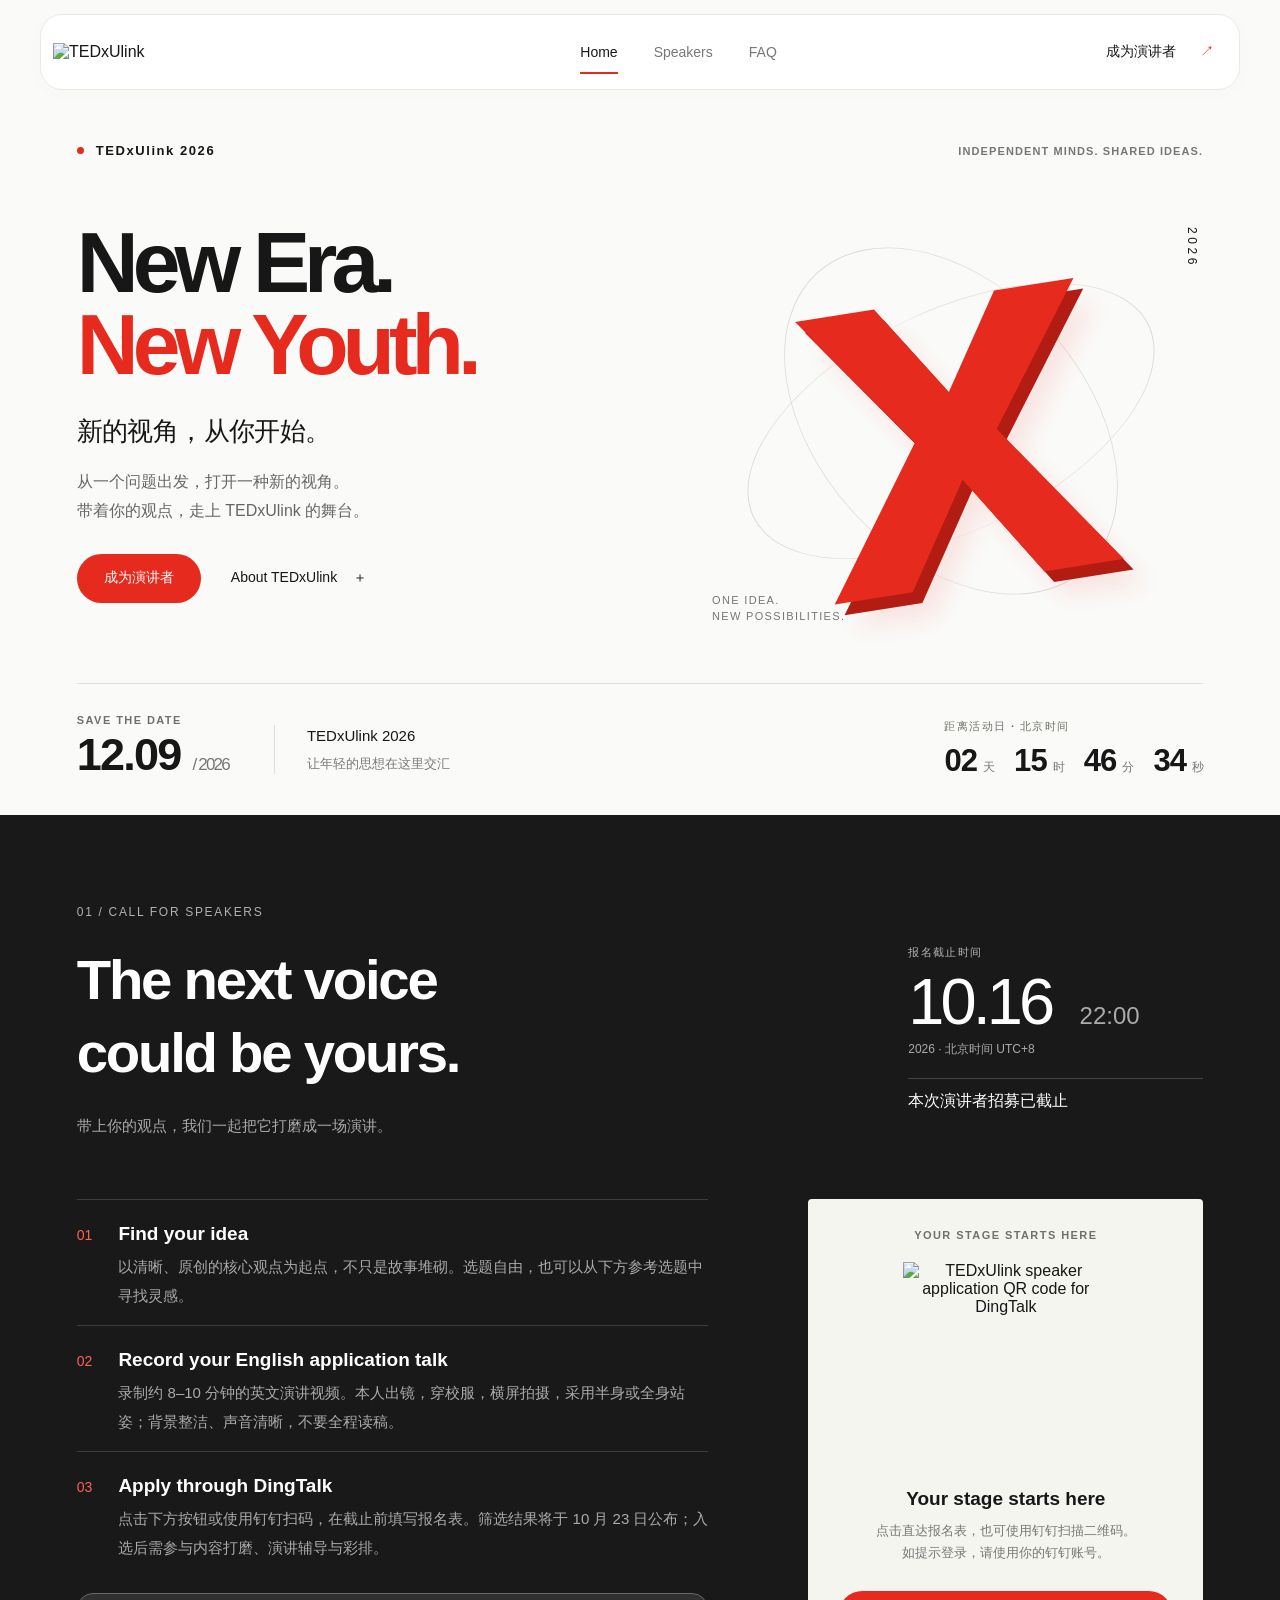
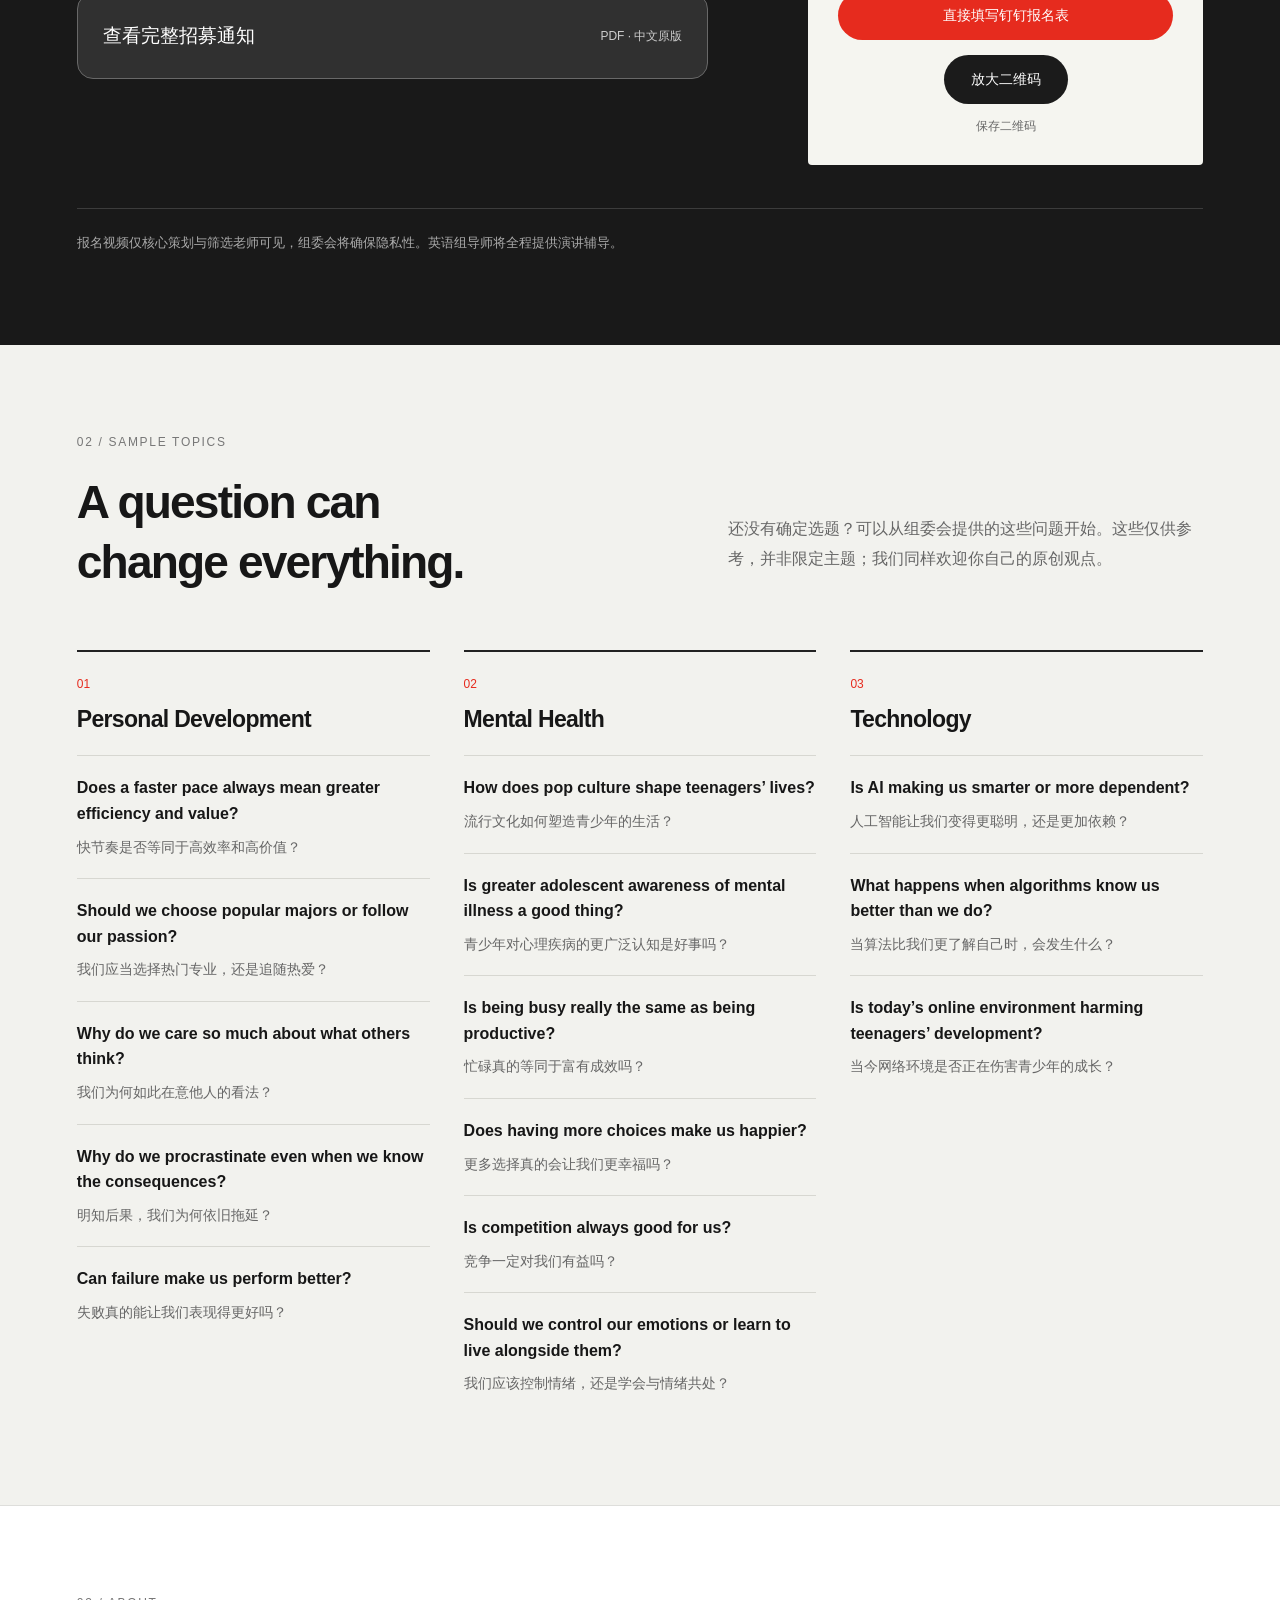
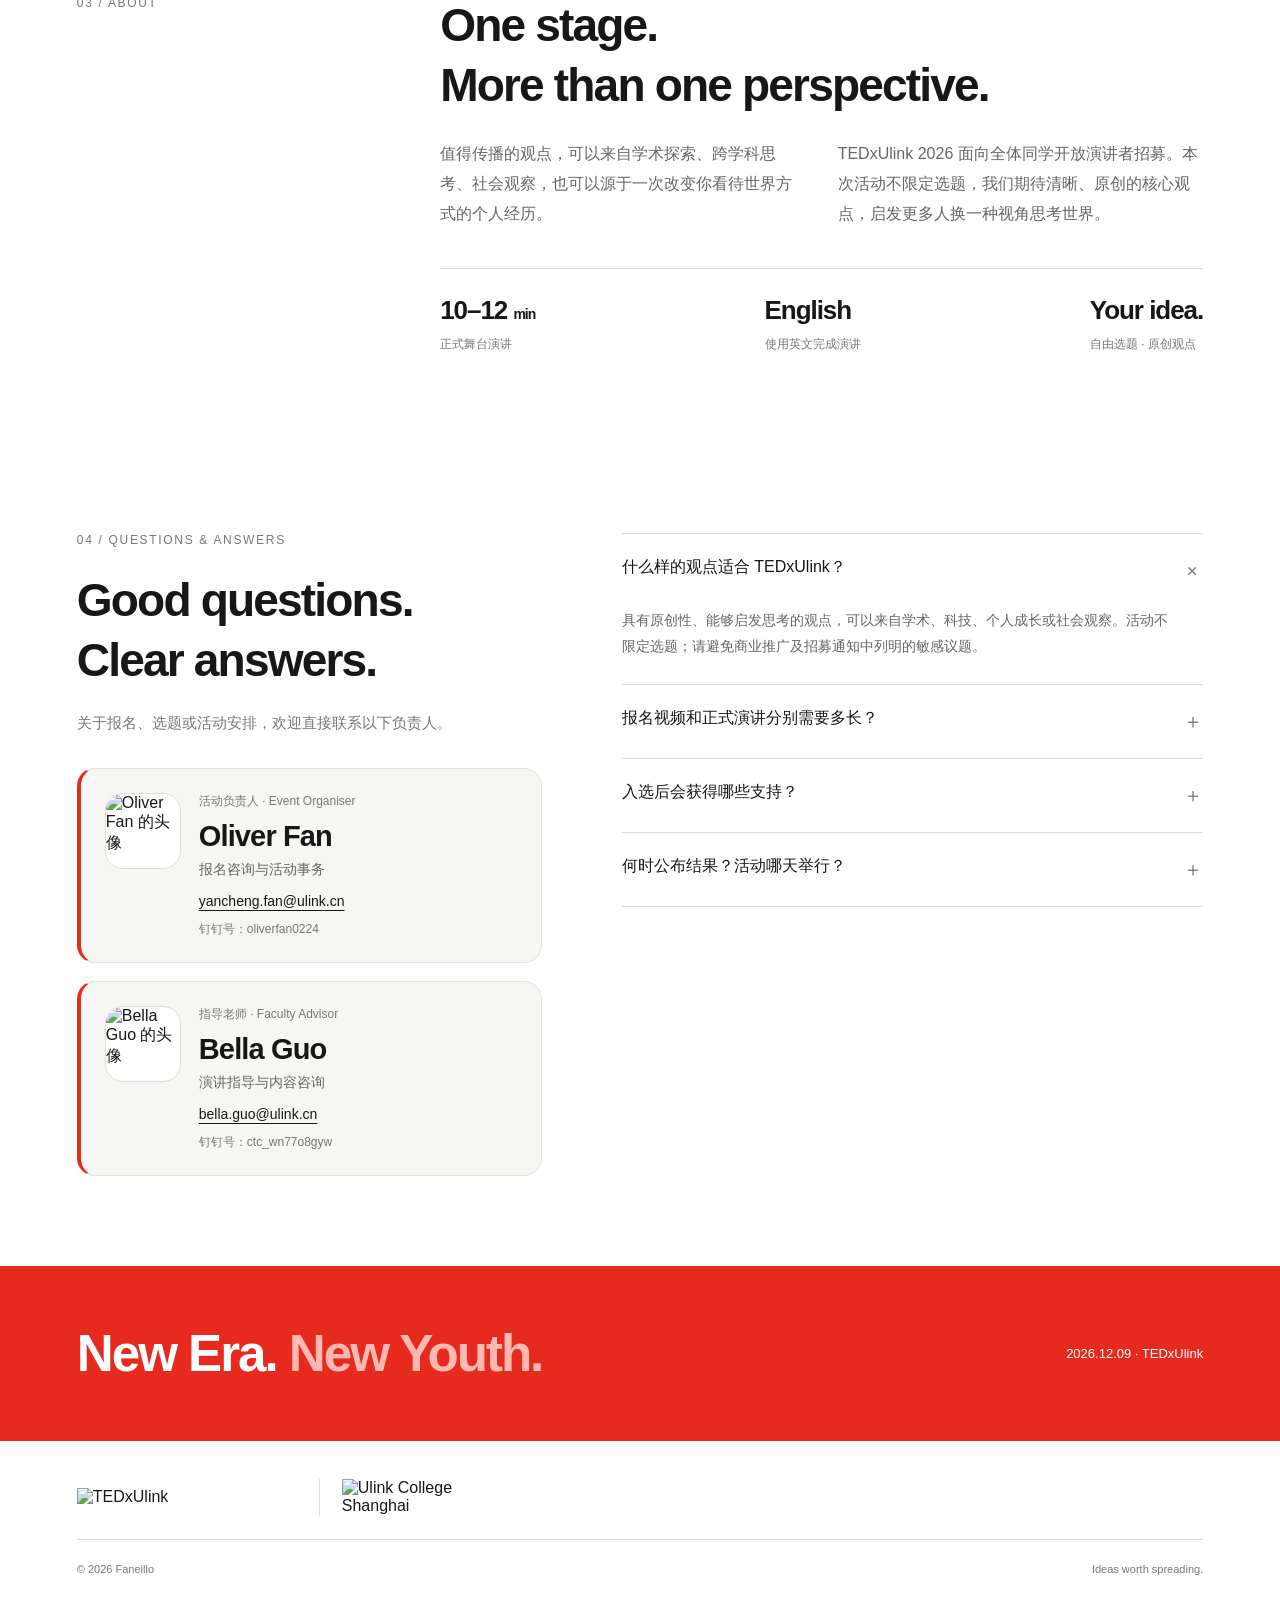
==== index.html @ f3a3a4af "Add files via upload" ====
<!doctype html><html lang="zh-CN"><head><meta charset="utf-8"><meta name="viewport" content="width=device-width,initial-scale=1"><meta name="description" content="New Era, New Youth. TEDxUlink 2026，12月9日。演讲者招募于10月16日22:00（北京时间）截止。"><title>TEDxUlink 2026 · New Era, New Youth</title><link rel="stylesheet" href="./style.css"><script src="./app.js" defer></script></head><body>
<header><a class="brand" href="./" aria-label="TEDxUlink home"><img src="./assets/tedx-logo.png" alt="TEDxUlink"></a><nav aria-label="Main navigation"><a class="active" href="./">Home</a><a href="./speakers/">Speakers</a><a href="#faq">FAQ</a></nav><a class="nav-apply" href="#apply">成为演讲者 <span>↗</span></a></header>
<main><section class="hero"><div class="eyebrow"><span class="red-dot"></span> TEDxUlink 2026 <span class="edition">INDEPENDENT MINDS. SHARED IDEAS.</span></div><div class="hero-layout"><div class="hero-copy"><h1>New Era.<br><em>New Youth.</em></h1><p class="hero-cn">新的视角，从你开始。</p><p class="intro">从一个问题出发，打开一种新的视角。<br>带着你的观点，走上 TEDxUlink 的舞台。</p><div class="actions"><a class="button primary" href="#apply">成为演讲者</a><a class="text-link" href="#about">About TEDxUlink <span>＋</span></a></div></div><div class="hero-art" aria-hidden="true"><div class="orbit orbit-one"></div><div class="orbit orbit-two"></div><div class="large-x">x</div><span class="art-note">ONE IDEA.<br>NEW POSSIBILITIES.</span><span class="art-year">2026</span></div></div><div class="event-strip"><div class="event-date"><span class="micro">SAVE THE DATE</span><strong>12.09<span>/ 2026</span></strong></div><div class="event-description">TEDxUlink 2026<span>让年轻的思想在这里交汇</span></div><div class="event-clock"><span class="micro">距离活动日 · 北京时间</span><div class="countdown" data-target="2026-12-09T00:00:00+08:00" data-finished="活动日已到"><span>--<small>d</small></span></div></div></div></section>
<section id="apply" class="recruit section"><div class="recruit-top"><div><div class="section-label">01 / CALL FOR SPEAKERS</div><h2>The next voice<br>could be yours.</h2><p>带上你的观点，我们一起把它打磨成一场演讲。</p></div><div class="deadline"><span class="micro">报名截止时间</span><strong>10.16 <small>22:00</small></strong><span class="deadline-year">2026 · 北京时间 UTC+8</span><div class="countdown" data-target="2026-10-16T22:00:00+08:00" data-finished="本次演讲者招募已截止"></div></div></div><div class="apply-grid"><div class="steps"><article><span class="step-number">01</span><div><h3>Find your idea</h3><p>以清晰、原创的核心观点为起点，不只是故事堆砌。选题自由，也可以从下方参考选题中寻找灵感。</p></div></article><article><span class="step-number">02</span><div><h3>Record your English application talk</h3><p>录制约 8–10 分钟的英文演讲视频。本人出镜，穿校服，横屏拍摄，采用半身或全身站姿；背景整洁、声音清晰，不要全程读稿。</p></div></article><article><span class="step-number">03</span><div><h3>Apply through DingTalk</h3><p>点击下方按钮或使用钉钉扫码，在截止前填写报名表。筛选结果将于 10 月 23 日公布；入选后需参与内容打磨、演讲辅导与彩排。</p></div></article><a class="notice-link" href="./assets/speaker-recruitment.pdf" target="_blank" rel="noopener">查看完整招募通知 <span>PDF · 中文原版</span></a></div><aside class="qr-card"><span class="micro">YOUR STAGE STARTS HERE</span><img src="./assets/apply-qr.png" alt="TEDxUlink speaker application QR code for DingTalk" width="230" height="230"><h3>Your stage starts here</h3><p>点击直达报名表，也可使用钉钉扫描二维码。<br>如提示登录，请使用你的钉钉账号。</p><a class="button primary qr-direct" href="https://alidocs.dingtalk.com/notable/share/form/v014jKqm0xBp7KJZnw1_hERWDMS_JL1p0E7?utm_source=qrcode_form&amp;source=qrcode" target="_blank" rel="noopener noreferrer">直接填写钉钉报名表</a><button class="button dark" data-open-qr>放大二维码</button><a class="qr-download" href="./assets/apply-qr.png" download="TEDxUlink-报名二维码.png">保存二维码</a></aside></div><div class="privacy-note">报名视频仅核心策划与筛选老师可见，组委会将确保隐私性。英语组导师将全程提供演讲辅导。</div></section>
<section id="topics" class="topics section"><div class="section-label">02 / SAMPLE TOPICS</div><div class="topics-heading"><h2>A question can<br>change everything.</h2><p>还没有确定选题？可以从组委会提供的这些问题开始。这些仅供参考，并非限定主题；我们同样欢迎你自己的原创观点。</p></div><div class="topic-groups"><article class="topic-group"><span class="topic-number">01</span><h3>Personal Development</h3><ul><li><span class="topic-en" lang="en">Does a faster pace always mean greater efficiency and value?</span><span class="topic-zh" lang="zh-CN">快节奏是否等同于高效率和高价值？</span></li><li><span class="topic-en" lang="en">Should we choose popular majors or follow our passion?</span><span class="topic-zh" lang="zh-CN">我们应当选择热门专业，还是追随热爱？</span></li><li><span class="topic-en" lang="en">Why do we care so much about what others think?</span><span class="topic-zh" lang="zh-CN">我们为何如此在意他人的看法？</span></li><li><span class="topic-en" lang="en">Why do we procrastinate even when we know the consequences?</span><span class="topic-zh" lang="zh-CN">明知后果，我们为何依旧拖延？</span></li><li><span class="topic-en" lang="en">Can failure make us perform better?</span><span class="topic-zh" lang="zh-CN">失败真的能让我们表现得更好吗？</span></li></ul></article><article class="topic-group"><span class="topic-number">02</span><h3>Mental Health</h3><ul><li><span class="topic-en" lang="en">How does pop culture shape teenagers’ lives?</span><span class="topic-zh" lang="zh-CN">流行文化如何塑造青少年的生活？</span></li><li><span class="topic-en" lang="en">Is greater adolescent awareness of mental illness a good thing?</span><span class="topic-zh" lang="zh-CN">青少年对心理疾病的更广泛认知是好事吗？</span></li><li><span class="topic-en" lang="en">Is being busy really the same as being productive?</span><span class="topic-zh" lang="zh-CN">忙碌真的等同于富有成效吗？</span></li><li><span class="topic-en" lang="en">Does having more choices make us happier?</span><span class="topic-zh" lang="zh-CN">更多选择真的会让我们更幸福吗？</span></li><li><span class="topic-en" lang="en">Is competition always good for us?</span><span class="topic-zh" lang="zh-CN">竞争一定对我们有益吗？</span></li><li><span class="topic-en" lang="en">Should we control our emotions or learn to live alongside them?</span><span class="topic-zh" lang="zh-CN">我们应该控制情绪，还是学会与情绪共处？</span></li></ul></article><article class="topic-group"><span class="topic-number">03</span><h3>Technology</h3><ul><li><span class="topic-en" lang="en">Is AI making us smarter or more dependent?</span><span class="topic-zh" lang="zh-CN">人工智能让我们变得更聪明，还是更加依赖？</span></li><li><span class="topic-en" lang="en">What happens when algorithms know us better than we do?</span><span class="topic-zh" lang="zh-CN">当算法比我们更了解自己时，会发生什么？</span></li><li><span class="topic-en" lang="en">Is today’s online environment harming teenagers’ development?</span><span class="topic-zh" lang="zh-CN">当今网络环境是否正在伤害青少年的成长？</span></li></ul></article></div></section><section id="about" class="about section"><div class="section-label">03 / ABOUT</div><div><h2>One stage.<br>More than one perspective.</h2><div class="about-copy"><p>值得传播的观点，可以来自学术探索、跨学科思考、社会观察，也可以源于一次改变你看待世界方式的个人经历。</p><p>TEDxUlink 2026 面向全体同学开放演讲者招募。本次活动不限定选题，我们期待清晰、原创的核心观点，启发更多人换一种视角思考世界。</p></div><div class="facts"><div><strong>10–12 <small>min</small></strong><span>正式舞台演讲</span></div><div><strong>English</strong><span>使用英文完成演讲</span></div><div><strong>Your idea.</strong><span>自由选题 · 原创观点</span></div></div></div></section>
<section id="faq" class="faq section"><div><div class="section-label">04 / QUESTIONS & ANSWERS</div><h2>Good questions.<br>Clear answers.</h2><p>关于报名、选题或活动安排，欢迎直接联系以下负责人。</p><div class="contacts"><article class="contact-card"><img class="person-avatar" src="./assets/oliver-avatar.jpg" alt="Oliver Fan 的头像" width="76" height="76" loading="lazy"><div><span class="person-role">活动负责人 · Event Organiser</span><h3>Oliver Fan</h3><p>报名咨询与活动事务</p><a href="mailto:yancheng.fan@ulink.cn">yancheng.fan@ulink.cn</a><span class="dingtalk-id">钉钉号：oliverfan0224</span></div></article><article class="contact-card"><img class="person-avatar" src="./assets/bella-avatar.png" alt="Bella Guo 的头像" width="76" height="76" loading="lazy"><div><span class="person-role">指导老师 · Faculty Advisor</span><h3>Bella Guo</h3><p>演讲指导与内容咨询</p><a href="mailto:bella.guo@ulink.cn">bella.guo@ulink.cn</a><span class="dingtalk-id">钉钉号：ctc_wn77o8gyw</span></div></article></div></div><div class="questions"><details open><summary>什么样的观点适合 TEDxUlink？<span>＋</span></summary><p>具有原创性、能够启发思考的观点，可以来自学术、科技、个人成长或社会观察。活动不限定选题；请避免商业推广及招募通知中列明的敏感议题。</p></details><details><summary>报名视频和正式演讲分别需要多长？<span>＋</span></summary><p>报名视频为约 8–10 分钟的英文演讲；正式舞台演讲时长为 10–12 分钟。具体拍摄要求请查看招募通知。</p></details><details><summary>入选后会获得哪些支持？<span>＋</span></summary><p>英语组导师将全程辅导。演讲者需要配合团队，参与多轮内容打磨、演讲辅导与现场彩排。</p></details><details><summary>何时公布结果？活动哪天举行？<span>＋</span></summary><p>筛选结果将于 2026 年 10 月 23 日公布。活动日期为 2026 年 12 月 9 日，具体开场时间待公布。活动倒计时以当日 00:00（北京时间）为基准。</p></details></div></section>
<section class="closing"><p>New Era. <em>New Youth.</em></p><span>2026.12.09 · TEDxUlink</span></section></main>
<footer><div class="footer-logos"><img src="./assets/tedx-logo.png" alt="TEDxUlink"><span></span><img src="./assets/school-logo.png" alt="Ulink College Shanghai"></div><div class="footer-meta"><span>© 2026 Faneillo</span><span>Ideas worth spreading.</span></div></footer>
<dialog id="qr-dialog" aria-labelledby="qr-title"><button class="close-dialog" aria-label="关闭二维码">×</button><span class="micro">TEDxUlink 2026</span><h2 id="qr-title">Your stage starts here.</h2><a class="button primary qr-direct" href="https://alidocs.dingtalk.com/notable/share/form/v014jKqm0xBp7KJZnw1_hERWDMS_JL1p0E7?utm_source=qrcode_form&amp;source=qrcode" target="_blank" rel="noopener noreferrer">直接填写钉钉报名表</a><img src="./assets/apply-qr.png" alt="DingTalk application QR code"><p>使用钉钉扫码 · 10 月 16 日 22:00（北京时间）截止</p><a class="button dark" href="./assets/apply-qr.png" download="TEDxUlink-报名二维码.png">保存二维码</a></dialog>
<dialog id="recruit-dialog" class="recruit-dialog" aria-labelledby="recruit-title"><button class="close-dialog" aria-label="关闭招募弹窗">×</button><span class="popup-tag">CALL FOR SPEAKERS · 2026</span><h2 id="recruit-title">New Era.<br><em>New Youth.</em></h2><p>新的视角，从你开始。TEDxUlink 2026 正在招募演讲者，期待听见你的声音。</p><div class="popup-deadline"><span>报名截止</span><strong>10 月 16 日 · 22:00</strong><small>北京时间 · UTC+8</small><div class="countdown" data-target="2026-10-16T22:00:00+08:00" data-finished="本次演讲者招募已截止"></div></div><a class="button primary" href="#apply" data-dismiss-recruit>查看报名要求</a><button class="popup-later" data-dismiss-recruit>先浏览首页</button></dialog></body></html>
---- style.css ----
:root{--red:#e62b1e;--ink:#171717;--muted:#666;--line:#dededb;font-family:Inter,-apple-system,BlinkMacSystemFont,"Helvetica Neue","PingFang SC",sans-serif;color:var(--ink);background:#fafaf8;font-synthesis:none}*{box-sizing:border-box}html{scroll-behavior:smooth;scroll-padding-top:110px}body{margin:0}a{color:inherit;text-decoration:none}button{font:inherit;cursor:pointer}a,button,summary{-webkit-tap-highlight-color:transparent}a:focus-visible,button:focus-visible,summary:focus-visible{outline:3px solid var(--red);outline-offset:6px}header{position:sticky;z-index:20;top:14px;height:76px;max-width:1360px;margin:14px 40px 0;padding:10px 25px 10px 12px;background:rgba(255,255,255,.88);backdrop-filter:blur(22px);border:1px solid #e9e9e6;border-radius:22px;display:flex;align-items:center;justify-content:space-between;box-shadow:0 4px 24px #00000004}.brand img{display:block;width:198px}nav{display:flex;gap:36px;align-items:center;font-size:14px}nav a{color:#777;padding:12px 0}nav a:hover,nav a.active{color:var(--ink)}nav a.active{box-shadow:0 2px var(--red)}.nav-apply{font-size:14px;font-weight:600}.nav-apply span{margin-left:20px;color:var(--red)}.hero{padding:53px 6% 0;overflow:hidden}.eyebrow{display:flex;align-items:center;gap:12px;font-size:13px;letter-spacing:.12em;font-weight:600}.red-dot{width:7px;height:7px;background:var(--red);border-radius:50%}.edition{margin-left:auto;font-size:11px;color:#777;letter-spacing:.1em}.hero-layout{display:grid;grid-template-columns:1.23fr 1fr;align-items:center;min-height:525px}.hero-copy{position:relative;z-index:2;padding:38px 0 55px}h1{font-size:clamp(64px,7.5vw,116px);line-height:.96;letter-spacing:-.07em;margin:0 0 28px;font-weight:760}h1 em{font-style:normal;color:var(--red)}.hero-cn{font-size:26px;letter-spacing:.04em;margin:0 0 18px;font-weight:550}.intro{font-size:16px;line-height:1.85;color:var(--muted)}.actions{display:flex;gap:30px;align-items:center;margin-top:28px}.button{display:inline-flex;align-items:center;justify-content:center;min-height:49px;padding:0 27px;border:0;border-radius:999px;font-size:14px;font-weight:600;transition:transform .18s,background .18s}.button:active{transform:scale(.96)}.primary{background:var(--red);color:white}.primary:hover{background:#c92217}.text-link{font-size:14px}.text-link span{margin-left:12px}.hero-art{height:480px;position:relative;display:grid;place-items:center}.large-x{font-family:Arial,sans-serif;font-size:540px;line-height:.8;font-weight:900;color:var(--red);transform:rotate(-9deg);text-shadow:8px 12px 0 #b31c12,18px 28px 22px #e62b1e19;position:relative;top:-24px}.orbit{position:absolute;border:1px solid #dcdcd6;border-radius:50%;width:440px;height:440px;transform:rotate(-26deg) scaleY(.5)}.orbit-two{transform:rotate(48deg) scaleY(.67);width:400px;height:400px}.art-note{position:absolute;bottom:36px;left:14px;font-size:11px;line-height:1.5;letter-spacing:.12em;color:#777}.art-year{position:absolute;top:46px;right:4px;font-size:12px;writing-mode:vertical-rl;letter-spacing:.3em}.event-strip{border-top:1px solid var(--line);padding:30px 0;display:flex;align-items:center;gap:45px}.micro{display:block;font-size:11px;letter-spacing:.13em;font-weight:600;color:#71716b}.event-date strong{display:block;font-size:45px;line-height:1.3;letter-spacing:-.04em;font-weight:600}.event-date strong span{font-size:17px;color:#777;font-weight:400;margin-left:12px}.event-description{font-size:15px;border-left:1px solid var(--line);padding-left:32px}.event-description span{display:block;color:#777;font-size:13px;margin-top:7px}.event-clock{margin-left:auto}.countdown{display:flex;gap:20px;margin-top:9px;font-variant-numeric:tabular-nums}.countdown>span{font-size:31px;font-weight:550;letter-spacing:-.03em}.countdown small{font-size:12px;font-weight:400;margin-left:6px;color:#777}.section{padding:90px 6%}.section-label{font-size:12px;letter-spacing:.14em;color:#777;margin-bottom:24px}h2{font-size:clamp(31px,3.6vw,52px);line-height:1.3;letter-spacing:-.04em;margin:0 0 23px;font-weight:600}.about{background:white;display:grid;grid-template-columns:1fr 2.1fr;border-top:1px solid var(--line)}.about-copy{display:grid;grid-template-columns:1fr 1fr;gap:32px;color:#666;font-size:16px;line-height:1.9}.about-copy p{margin:0}.facts{display:flex;justify-content:space-between;border-top:1px solid var(--line);margin-top:38px;padding-top:26px;gap:20px}.facts strong{display:block;font-size:26px;letter-spacing:-.04em;font-weight:550}.facts strong small{font-size:14px}.facts span{display:block;margin-top:10px;font-size:12px;color:#777}.recruit{background:#191919;color:white}.recruit-top{display:flex;justify-content:space-between;gap:40px}.recruit .section-label{color:#b1b1b1}.recruit h2{font-size:clamp(36px,4.4vw,62px)}.recruit p{color:#aaa;font-size:15px;line-height:1.9}.deadline{min-width:295px;padding-top:40px}.deadline .micro{color:#b5b5b5}.deadline>strong{font-size:65px;font-weight:500;letter-spacing:-.06em;display:block;margin-top:4px}.deadline>strong small{font-size:24px;letter-spacing:0;color:#aaa;margin-left:14px}.deadline-year{font-size:12px;color:#aaa}.deadline .countdown{border-top:1px solid #444;margin-top:20px;padding-top:12px}.deadline .countdown small{color:#aaa}.apply-grid{display:grid;grid-template-columns:1.6fr 1fr;gap:100px;margin-top:44px}.steps article{display:flex;gap:26px;border-top:1px solid #3c3c3c;padding:23px 0 15px}.step-number{color:#ff6155;font-size:14px;margin-top:4px}h3{font-size:19px;font-weight:550;margin:0 0 8px}.steps p{margin:0}.notice-link{display:flex;justify-content:space-between;padding:20px 0;border-top:1px solid #3c3c3c;font-size:14px}.notice-link span{font-size:12px;color:#aaa}.qr-card{background:#f5f5f0;color:#171717;padding:30px;text-align:center;border-radius:4px}.qr-card>img{width:205px;height:205px;display:block;margin:21px auto;max-width:100%;object-fit:contain}.qr-card p{color:#777;font-size:13px;margin:10px 0 20px}.dark{background:#1b1b1b;color:#fff}.dark:hover{background:#383838}.qr-download{font-size:12px;display:block;margin-top:14px;color:#666}.privacy-note{font-size:12px;color:#aaa;border-top:1px solid #3c3c3c;padding-top:22px;margin-top:43px;line-height:1.8}.faq{display:grid;grid-template-columns:1fr 1.25fr;gap:80px;background:#fff}.faq>div>p{font-size:15px;color:#777}.contacts{margin-top:35px;display:flex;flex-direction:column;gap:24px}.contacts a{font-size:17px;overflow-wrap:anywhere}.contacts a:hover{color:var(--red)}.contacts span{display:block;font-size:12px;color:#777;margin-bottom:7px}.questions{border-top:1px solid var(--line)}details{border-bottom:1px solid var(--line)}summary{padding:23px 0;font-size:16px;cursor:pointer;list-style:none;display:flex;justify-content:space-between;gap:20px}summary::-webkit-details-marker{display:none}summary span{font-size:20px;font-weight:300;color:#777;transition:transform .2s}details[open] summary span{transform:rotate(45deg)}details p{color:#666;font-size:14px;line-height:1.9;margin:0 35px 24px 0}.closing{padding:58px 6%;background:var(--red);color:white;display:flex;justify-content:space-between;align-items:center;gap:20px}.closing p{font-size:clamp(26px,3.4vw,48px);font-weight:650;letter-spacing:-.04em;margin:0}.closing em{font-style:normal;color:#ffb9b2}.closing>span{font-size:13px;white-space:nowrap}footer{padding:38px 6% 22px;background:white}.footer-logos{display:flex;align-items:center;gap:22px}.footer-logos img:first-child{width:220px}.footer-logos img:last-child{width:150px}.footer-logos>span{height:37px;width:1px;background:var(--line)}.footer-meta{border-top:1px solid var(--line);display:flex;justify-content:space-between;padding-top:23px;margin-top:23px;font-size:11px;color:#777}dialog{border:0;border-radius:26px;padding:40px;text-align:center;max-width:calc(100vw - 32px);width:440px;box-shadow:0 30px 100px #0003}dialog::backdrop{background:#0008;backdrop-filter:blur(8px)}dialog h2{font-size:23px;margin:18px 0}dialog img{width:270px;max-width:100%}dialog p{font-size:13px;color:#777}.close-dialog{position:absolute;right:14px;top:12px;border:0;background:#f2f2f2;border-radius:50%;width:34px;height:34px;font-size:23px}body:has(dialog[open]){overflow:hidden}.speaker-page{min-height:65vh;padding:90px 6%}.speaker-page h1{font-size:64px}.speaker-page .section-label{margin-bottom:28px}@media(min-width:1440px){header{margin-left:auto;margin-right:auto}.hero,.section,footer,.closing{padding-left:max(6%,calc((100vw - 1260px)/2));padding-right:max(6%,calc((100vw - 1260px)/2))}}@media(max-width:900px){header{margin:10px 18px 0;top:10px;padding-right:18px}.brand img{width:160px}nav{gap:22px}.hero-layout{grid-template-columns:1.3fr 1fr;min-height:470px}h1{font-size:74px}.hero-art{height:390px}.large-x{font-size:420px}.orbit{width:340px;height:340px}.orbit-two{width:320px;height:320px}.event-strip{gap:23px}.event-description{display:none}.section{padding-top:65px;padding-bottom:65px}.about{grid-template-columns:1fr}.about-copy{gap:24px}.apply-grid{gap:40px;grid-template-columns:1.25fr 1fr}.faq{gap:40px}.closing{flex-direction:column;align-items:flex-start}}@media(max-width:600px){header{height:65px;border-radius:17px;margin:9px 12px 0;padding:8px}.brand img{width:130px}nav{gap:15px;font-size:12px;padding-right:10px}.nav-apply{display:none}.hero{padding-top:32px}.eyebrow{font-size:11px}.edition{display:none}.hero-layout{display:block;position:relative}.hero-copy{padding:43px 0 28px}h1{font-size:clamp(57px,13.5vw,80px);letter-spacing:-.06em}.hero-cn{font-size:22px}.intro{font-size:14px}.hero-art{height:260px;margin:0 -5%}.large-x{font-size:310px;top:-18px}.orbit{width:285px;height:285px}.orbit-two{width:255px;height:255px}.art-note{left:14px;bottom:21px;font-size:9px}.art-year{top:30px;right:15px}.actions{gap:22px}.button{padding:0 24px}.text-link{font-size:13px}.event-strip{align-items:flex-start;padding:23px 0 27px;gap:20px}.event-date strong{font-size:36px}.event-date strong span{display:block;font-size:13px;margin:0}.micro{font-size:10px}.countdown{gap:10px}.countdown>span{font-size:24px}.countdown small{font-size:10px;margin-left:3px}.section{padding:54px 6%}.section-label{font-size:10px}.about-copy{grid-template-columns:1fr;gap:15px}.facts{gap:16px;flex-wrap:wrap}.facts strong{font-size:22px}.facts span{font-size:11px}.recruit-top{display:block}.deadline{padding-top:22px}.deadline>strong{font-size:58px}.deadline .countdown{max-width:310px}.apply-grid{grid-template-columns:1fr;gap:28px;margin-top:30px}.qr-card{max-width:380px;width:100%;justify-self:center}.faq{grid-template-columns:1fr;gap:36px}summary{font-size:15px}.closing{padding:36px 6%}.closing p{font-size:28px}.footer-logos{gap:12px}.footer-logos img:first-child{width:165px}.footer-logos img:last-child{width:115px}.footer-meta{font-size:10px;gap:15px}.speaker-page h1{font-size:52px}}@media(prefers-reduced-motion:reduce){html{scroll-behavior:auto}*,*::before,*::after{transition:none!important;animation:none!important}}@media(prefers-reduced-transparency:reduce){header{background:#fff;backdrop-filter:none}dialog::backdrop{backdrop-filter:none}}@media(prefers-contrast:more){.micro,.section-label{color:#555}header{background:#fff;border-color:#777}}
/* English-first recruitment experience */
.notice-link{margin-top:16px;min-height:86px;padding:22px 25px;gap:18px;align-items:center;border:1px solid #686868;border-radius:16px;background:#303030;font-size:19px;font-weight:600;transition:background .18s,transform .18s}.notice-link:hover{background:#414141}.notice-link:active{transform:scale(.98)}.notice-link span{font-size:12px;max-width:125px;line-height:1.5;color:#ccc;font-weight:400}.topics{background:#f2f2ee}.topics-heading{display:grid;grid-template-columns:1.2fr 1fr;align-items:center;gap:80px;margin-bottom:35px}.topics-heading p{color:#666;font-size:16px;line-height:1.9;max-width:470px}.topic-groups{display:grid;grid-template-columns:repeat(3,1fr);gap:34px}.topic-group{border-top:2px solid #222;padding-top:22px}.topic-number{font-size:12px;color:var(--red)}.topic-group h3{font-size:23px;margin:14px 0 22px;letter-spacing:-.03em}.topic-group ul{padding:0;list-style:none;margin:0}.topic-group li{padding:15px 0;border-top:1px solid #d7d7d1;font-size:15px;line-height:1.6}.recruit-dialog{text-align:left;width:490px;padding:42px;max-height:calc(100dvh - 32px);overflow:auto;background:#fafaf8}.popup-tag{font-size:11px;letter-spacing:.13em;color:var(--red);font-weight:650}.recruit-dialog h2{font-size:64px;line-height:1.02;letter-spacing:-.065em;margin:27px 0 20px}.recruit-dialog h2 em{font-style:normal;color:var(--red)}.recruit-dialog>p{font-size:16px;line-height:1.7;margin:0 0 24px;color:#666}.popup-deadline{border-block:1px solid #dededb;padding:18px 0 20px;margin-bottom:24px}.popup-deadline>span{display:block;font-size:10px;letter-spacing:.13em;color:#666}.popup-deadline strong{display:block;font-size:23px;letter-spacing:-.03em;margin:9px 0 5px;font-weight:600}.popup-deadline>small{font-size:12px;color:#777}.popup-deadline .countdown{gap:25px;margin-top:14px}.recruit-dialog>.button{width:100%}.popup-later{display:block;width:100%;border:0;background:none;color:#666;padding:16px 10px 0;font-size:13px;min-height:44px}.recruit-dialog[open]{animation:popup-in .25s ease-out}@keyframes popup-in{from{opacity:0;transform:translateY(12px) scale(.98)}to{opacity:1;transform:none}}.recruit-top>div:first-child{max-width:660px}.event-description{line-height:1.5}.qr-card p{line-height:1.65}.privacy-note{font-size:13px}.hero-cn{letter-spacing:-.025em}.facts{flex-wrap:wrap}.closing p{font-size:clamp(32px,4vw,56px)}@media(max-width:900px){.topic-groups{gap:22px}.topics-heading{gap:30px}.topic-group h3{font-size:20px}.recruit-top{gap:25px}.deadline{min-width:280px}}@media(max-width:600px){h1{font-size:clamp(64px,16vw,90px)}.hero-cn{font-size:21px}.topics-heading,.topic-groups{grid-template-columns:1fr;gap:20px}.topics-heading h2{margin-bottom:0}.topics-heading p{margin-top:0}.topic-groups{gap:34px}.notice-link{min-height:92px;font-size:18px;padding:20px;align-items:flex-start;flex-direction:column;gap:8px}.notice-link span{max-width:none}.recruit-dialog{padding:32px 25px}.recruit-dialog h2{font-size:56px}.qr-card h3{font-size:21px}.recruit h2{font-size:42px}.actions{gap:18px}.actions .button{padding:0 20px}.text-link{font-size:12px}.event-strip{gap:12px}.contacts a{font-size:16px}.footer-meta{flex-wrap:wrap}}

/* Recruitment status and organiser cards */
.contacts{gap:18px}.contact-card{display:flex;gap:18px;padding:24px;background:#f6f6f3;border:1px solid #e3e3df;border-radius:18px;border-left:4px solid var(--red)}.contacts .person-mark{display:grid;place-items:center;flex:0 0 48px;height:48px;border-radius:50%;background:#e62b1e;color:white;font-size:17px;font-weight:700;margin:0}.contacts .person-role{font-size:12px;color:#777;margin-bottom:10px}.contact-card h3{font-size:29px;font-weight:650;letter-spacing:-.03em;margin:0 0 8px}.contact-card p{font-size:14px;color:#666;margin:0 0 14px}.contact-card a{font-size:14px;display:block;text-decoration:underline;text-underline-offset:4px}.contacts .dingtalk-id{font-size:12px;margin:12px 0 0;overflow-wrap:anywhere}.speaker-status{max-width:700px;padding:35px;border:1px solid #dededb;border-radius:20px;background:white;margin-top:35px}.speaker-status h2{font-size:32px;margin:20px 0}.speaker-status p{font-size:16px;line-height:1.85;color:#666}.speaker-status .button{margin-top:15px}.qr-direct{margin:8px 0 15px;width:100%}.qr-card .button{max-width:100%}dialog .qr-direct{margin-top:15px}.qr-link-note{font-size:12px!important;color:#777;line-height:1.6}h1{font-size:clamp(64px,6.7vw,105px)}@media(max-width:600px){h1{font-size:clamp(54px,13.5vw,76px)}.contact-card{padding:20px 15px;gap:12px}.contacts .person-mark{flex-basis:38px;height:38px;font-size:14px}.contact-card h3{font-size:26px}.speaker-status{padding:24px}.recruit-dialog h2{font-size:49px}}

/* Organiser portraits and bilingual sample topics */
.contact-card .person-avatar{display:block;width:76px;height:76px;flex:0 0 76px;object-fit:cover;border-radius:18px;border:1px solid #dededb;background:white}.contact-card>div{min-width:0}.topic-group .topic-en{display:block;font-size:16px;line-height:1.6;font-weight:550;color:var(--ink)}.topic-group .topic-zh{display:block;font-size:14px;line-height:1.75;color:#666;margin-top:8px}.topic-group li{padding:19px 0}@media(max-width:600px){.contact-card .person-avatar{width:56px;height:56px;flex-basis:56px;border-radius:14px}.contact-card{flex-wrap:wrap}.contact-card>div{flex:1 1 190px}}
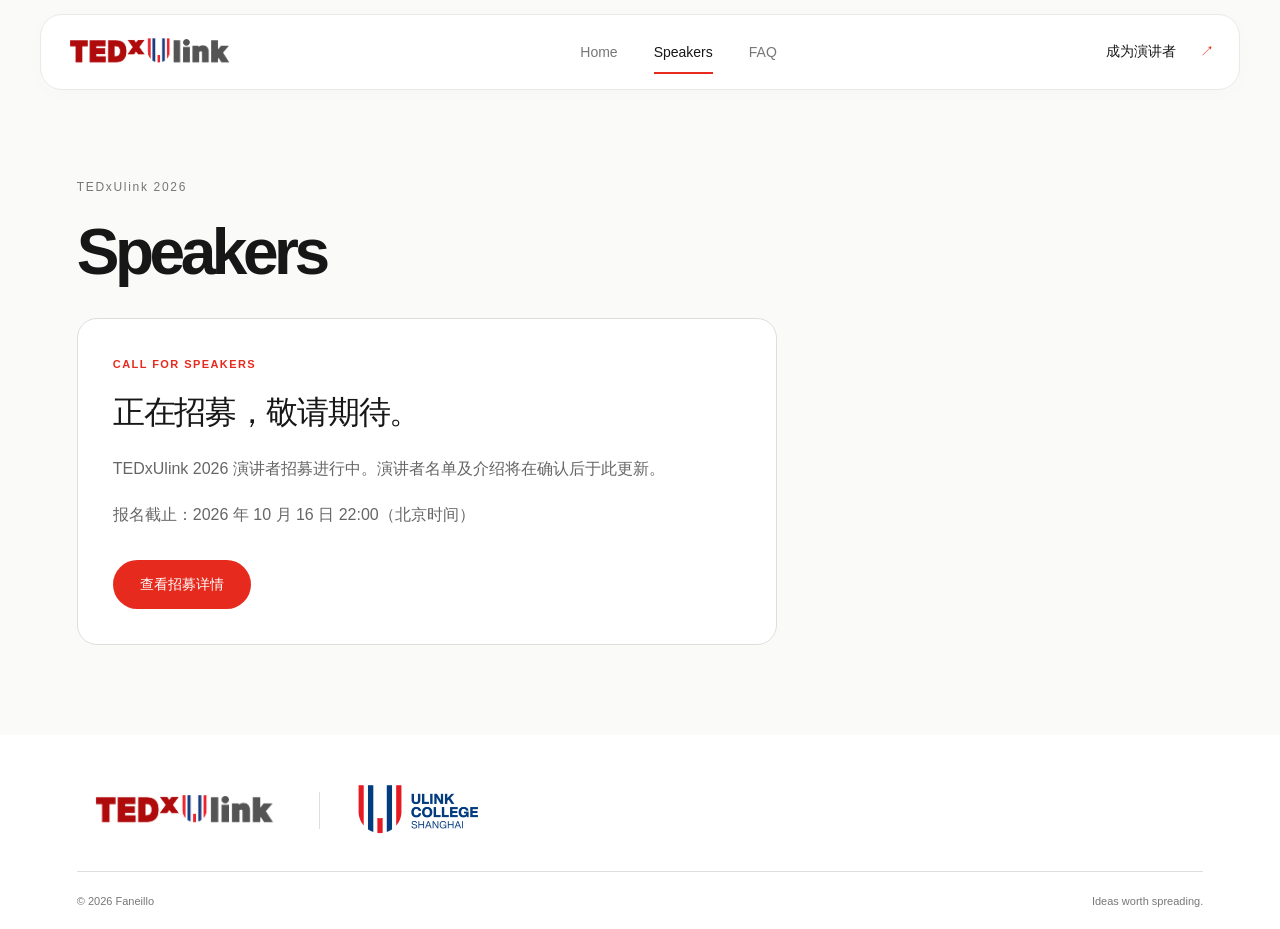
==== commit ad236b80: "Add files via upload" ====
--- a/index.html
+++ b/index.html
@@ -1,10 +1 @@
-<!doctype html><html lang="zh-CN"><head><meta charset="utf-8"><meta name="viewport" content="width=device-width,initial-scale=1"><meta name="description" content="New Era, New Youth. TEDxUlink 2026，12月9日。演讲者招募于10月16日22:00（北京时间）截止。"><title>TEDxUlink 2026 · New Era, New Youth</title><link rel="stylesheet" href="./style.css"><script src="./app.js" defer></script></head><body>
-<header><a class="brand" href="./" aria-label="TEDxUlink home"><img src="./assets/tedx-logo.png" alt="TEDxUlink"></a><nav aria-label="Main navigation"><a class="active" href="./">Home</a><a href="./speakers/">Speakers</a><a href="#faq">FAQ</a></nav><a class="nav-apply" href="#apply">成为演讲者 <span>↗</span></a></header>
-<main><section class="hero"><div class="eyebrow"><span class="red-dot"></span> TEDxUlink 2026 <span class="edition">INDEPENDENT MINDS. SHARED IDEAS.</span></div><div class="hero-layout"><div class="hero-copy"><h1>New Era.<br><em>New Youth.</em></h1><p class="hero-cn">新的视角，从你开始。</p><p class="intro">从一个问题出发，打开一种新的视角。<br>带着你的观点，走上 TEDxUlink 的舞台。</p><div class="actions"><a class="button primary" href="#apply">成为演讲者</a><a class="text-link" href="#about">About TEDxUlink <span>＋</span></a></div></div><div class="hero-art" aria-hidden="true"><div class="orbit orbit-one"></div><div class="orbit orbit-two"></div><div class="large-x">x</div><span class="art-note">ONE IDEA.<br>NEW POSSIBILITIES.</span><span class="art-year">2026</span></div></div><div class="event-strip"><div class="event-date"><span class="micro">SAVE THE DATE</span><strong>12.09<span>/ 2026</span></strong></div><div class="event-description">TEDxUlink 2026<span>让年轻的思想在这里交汇</span></div><div class="event-clock"><span class="micro">距离活动日 · 北京时间</span><div class="countdown" data-target="2026-12-09T00:00:00+08:00" data-finished="活动日已到"><span>--<small>d</small></span></div></div></div></section>
-<section id="apply" class="recruit section"><div class="recruit-top"><div><div class="section-label">01 / CALL FOR SPEAKERS</div><h2>The next voice<br>could be yours.</h2><p>带上你的观点，我们一起把它打磨成一场演讲。</p></div><div class="deadline"><span class="micro">报名截止时间</span><strong>10.16 <small>22:00</small></strong><span class="deadline-year">2026 · 北京时间 UTC+8</span><div class="countdown" data-target="2026-10-16T22:00:00+08:00" data-finished="本次演讲者招募已截止"></div></div></div><div class="apply-grid"><div class="steps"><article><span class="step-number">01</span><div><h3>Find your idea</h3><p>以清晰、原创的核心观点为起点，不只是故事堆砌。选题自由，也可以从下方参考选题中寻找灵感。</p></div></article><article><span class="step-number">02</span><div><h3>Record your English application talk</h3><p>录制约 8–10 分钟的英文演讲视频。本人出镜，穿校服，横屏拍摄，采用半身或全身站姿；背景整洁、声音清晰，不要全程读稿。</p></div></article><article><span class="step-number">03</span><div><h3>Apply through DingTalk</h3><p>点击下方按钮或使用钉钉扫码，在截止前填写报名表。筛选结果将于 10 月 23 日公布；入选后需参与内容打磨、演讲辅导与彩排。</p></div></article><a class="notice-link" href="./assets/speaker-recruitment.pdf" target="_blank" rel="noopener">查看完整招募通知 <span>PDF · 中文原版</span></a></div><aside class="qr-card"><span class="micro">YOUR STAGE STARTS HERE</span><img src="./assets/apply-qr.png" alt="TEDxUlink speaker application QR code for DingTalk" width="230" height="230"><h3>Your stage starts here</h3><p>点击直达报名表，也可使用钉钉扫描二维码。<br>如提示登录，请使用你的钉钉账号。</p><a class="button primary qr-direct" href="https://alidocs.dingtalk.com/notable/share/form/v014jKqm0xBp7KJZnw1_hERWDMS_JL1p0E7?utm_source=qrcode_form&amp;source=qrcode" target="_blank" rel="noopener noreferrer">直接填写钉钉报名表</a><button class="button dark" data-open-qr>放大二维码</button><a class="qr-download" href="./assets/apply-qr.png" download="TEDxUlink-报名二维码.png">保存二维码</a></aside></div><div class="privacy-note">报名视频仅核心策划与筛选老师可见，组委会将确保隐私性。英语组导师将全程提供演讲辅导。</div></section>
-<section id="topics" class="topics section"><div class="section-label">02 / SAMPLE TOPICS</div><div class="topics-heading"><h2>A question can<br>change everything.</h2><p>还没有确定选题？可以从组委会提供的这些问题开始。这些仅供参考，并非限定主题；我们同样欢迎你自己的原创观点。</p></div><div class="topic-groups"><article class="topic-group"><span class="topic-number">01</span><h3>Personal Development</h3><ul><li><span class="topic-en" lang="en">Does a faster pace always mean greater efficiency and value?</span><span class="topic-zh" lang="zh-CN">快节奏是否等同于高效率和高价值？</span></li><li><span class="topic-en" lang="en">Should we choose popular majors or follow our passion?</span><span class="topic-zh" lang="zh-CN">我们应当选择热门专业，还是追随热爱？</span></li><li><span class="topic-en" lang="en">Why do we care so much about what others think?</span><span class="topic-zh" lang="zh-CN">我们为何如此在意他人的看法？</span></li><li><span class="topic-en" lang="en">Why do we procrastinate even when we know the consequences?</span><span class="topic-zh" lang="zh-CN">明知后果，我们为何依旧拖延？</span></li><li><span class="topic-en" lang="en">Can failure make us perform better?</span><span class="topic-zh" lang="zh-CN">失败真的能让我们表现得更好吗？</span></li></ul></article><article class="topic-group"><span class="topic-number">02</span><h3>Mental Health</h3><ul><li><span class="topic-en" lang="en">How does pop culture shape teenagers’ lives?</span><span class="topic-zh" lang="zh-CN">流行文化如何塑造青少年的生活？</span></li><li><span class="topic-en" lang="en">Is greater adolescent awareness of mental illness a good thing?</span><span class="topic-zh" lang="zh-CN">青少年对心理疾病的更广泛认知是好事吗？</span></li><li><span class="topic-en" lang="en">Is being busy really the same as being productive?</span><span class="topic-zh" lang="zh-CN">忙碌真的等同于富有成效吗？</span></li><li><span class="topic-en" lang="en">Does having more choices make us happier?</span><span class="topic-zh" lang="zh-CN">更多选择真的会让我们更幸福吗？</span></li><li><span class="topic-en" lang="en">Is competition always good for us?</span><span class="topic-zh" lang="zh-CN">竞争一定对我们有益吗？</span></li><li><span class="topic-en" lang="en">Should we control our emotions or learn to live alongside them?</span><span class="topic-zh" lang="zh-CN">我们应该控制情绪，还是学会与情绪共处？</span></li></ul></article><article class="topic-group"><span class="topic-number">03</span><h3>Technology</h3><ul><li><span class="topic-en" lang="en">Is AI making us smarter or more dependent?</span><span class="topic-zh" lang="zh-CN">人工智能让我们变得更聪明，还是更加依赖？</span></li><li><span class="topic-en" lang="en">What happens when algorithms know us better than we do?</span><span class="topic-zh" lang="zh-CN">当算法比我们更了解自己时，会发生什么？</span></li><li><span class="topic-en" lang="en">Is today’s online environment harming teenagers’ development?</span><span class="topic-zh" lang="zh-CN">当今网络环境是否正在伤害青少年的成长？</span></li></ul></article></div></section><section id="about" class="about section"><div class="section-label">03 / ABOUT</div><div><h2>One stage.<br>More than one perspective.</h2><div class="about-copy"><p>值得传播的观点，可以来自学术探索、跨学科思考、社会观察，也可以源于一次改变你看待世界方式的个人经历。</p><p>TEDxUlink 2026 面向全体同学开放演讲者招募。本次活动不限定选题，我们期待清晰、原创的核心观点，启发更多人换一种视角思考世界。</p></div><div class="facts"><div><strong>10–12 <small>min</small></strong><span>正式舞台演讲</span></div><div><strong>English</strong><span>使用英文完成演讲</span></div><div><strong>Your idea.</strong><span>自由选题 · 原创观点</span></div></div></div></section>
-<section id="faq" class="faq section"><div><div class="section-label">04 / QUESTIONS & ANSWERS</div><h2>Good questions.<br>Clear answers.</h2><p>关于报名、选题或活动安排，欢迎直接联系以下负责人。</p><div class="contacts"><article class="contact-card"><img class="person-avatar" src="./assets/oliver-avatar.jpg" alt="Oliver Fan 的头像" width="76" height="76" loading="lazy"><div><span class="person-role">活动负责人 · Event Organiser</span><h3>Oliver Fan</h3><p>报名咨询与活动事务</p><a href="mailto:yancheng.fan@ulink.cn">yancheng.fan@ulink.cn</a><span class="dingtalk-id">钉钉号：oliverfan0224</span></div></article><article class="contact-card"><img class="person-avatar" src="./assets/bella-avatar.png" alt="Bella Guo 的头像" width="76" height="76" loading="lazy"><div><span class="person-role">指导老师 · Faculty Advisor</span><h3>Bella Guo</h3><p>演讲指导与内容咨询</p><a href="mailto:bella.guo@ulink.cn">bella.guo@ulink.cn</a><span class="dingtalk-id">钉钉号：ctc_wn77o8gyw</span></div></article></div></div><div class="questions"><details open><summary>什么样的观点适合 TEDxUlink？<span>＋</span></summary><p>具有原创性、能够启发思考的观点，可以来自学术、科技、个人成长或社会观察。活动不限定选题；请避免商业推广及招募通知中列明的敏感议题。</p></details><details><summary>报名视频和正式演讲分别需要多长？<span>＋</span></summary><p>报名视频为约 8–10 分钟的英文演讲；正式舞台演讲时长为 10–12 分钟。具体拍摄要求请查看招募通知。</p></details><details><summary>入选后会获得哪些支持？<span>＋</span></summary><p>英语组导师将全程辅导。演讲者需要配合团队，参与多轮内容打磨、演讲辅导与现场彩排。</p></details><details><summary>何时公布结果？活动哪天举行？<span>＋</span></summary><p>筛选结果将于 2026 年 10 月 23 日公布。活动日期为 2026 年 12 月 9 日，具体开场时间待公布。活动倒计时以当日 00:00（北京时间）为基准。</p></details></div></section>
-<section class="closing"><p>New Era. <em>New Youth.</em></p><span>2026.12.09 · TEDxUlink</span></section></main>
-<footer><div class="footer-logos"><img src="./assets/tedx-logo.png" alt="TEDxUlink"><span></span><img src="./assets/school-logo.png" alt="Ulink College Shanghai"></div><div class="footer-meta"><span>© 2026 Faneillo</span><span>Ideas worth spreading.</span></div></footer>
-<dialog id="qr-dialog" aria-labelledby="qr-title"><button class="close-dialog" aria-label="关闭二维码">×</button><span class="micro">TEDxUlink 2026</span><h2 id="qr-title">Your stage starts here.</h2><a class="button primary qr-direct" href="https://alidocs.dingtalk.com/notable/share/form/v014jKqm0xBp7KJZnw1_hERWDMS_JL1p0E7?utm_source=qrcode_form&amp;source=qrcode" target="_blank" rel="noopener noreferrer">直接填写钉钉报名表</a><img src="./assets/apply-qr.png" alt="DingTalk application QR code"><p>使用钉钉扫码 · 10 月 16 日 22:00（北京时间）截止</p><a class="button dark" href="./assets/apply-qr.png" download="TEDxUlink-报名二维码.png">保存二维码</a></dialog>
-<dialog id="recruit-dialog" class="recruit-dialog" aria-labelledby="recruit-title"><button class="close-dialog" aria-label="关闭招募弹窗">×</button><span class="popup-tag">CALL FOR SPEAKERS · 2026</span><h2 id="recruit-title">New Era.<br><em>New Youth.</em></h2><p>新的视角，从你开始。TEDxUlink 2026 正在招募演讲者，期待听见你的声音。</p><div class="popup-deadline"><span>报名截止</span><strong>10 月 16 日 · 22:00</strong><small>北京时间 · UTC+8</small><div class="countdown" data-target="2026-10-16T22:00:00+08:00" data-finished="本次演讲者招募已截止"></div></div><a class="button primary" href="#apply" data-dismiss-recruit>查看报名要求</a><button class="popup-later" data-dismiss-recruit>先浏览首页</button></dialog></body></html>
+<!doctype html><html lang="zh-CN"><head><meta charset="utf-8"><meta name="viewport" content="width=device-width,initial-scale=1"><title>Speakers · TEDxUlink 2026</title><link rel="stylesheet" href="../style.css"></head><body><header><a class="brand" href="../" aria-label="TEDxUlink home"><img src="../assets/tedx-logo.png" alt="TEDxUlink"></a><nav aria-label="Main navigation"><a href="../">Home</a><a class="active" href="./" aria-current="page">Speakers</a><a href="../#faq">FAQ</a></nav><a class="nav-apply" href="../#apply">成为演讲者 <span>↗</span></a></header><main class="speaker-page"><div class="section-label">TEDxUlink 2026</div><h1>Speakers</h1><div class="speaker-status"><span class="popup-tag">CALL FOR SPEAKERS</span><h2>正在招募，敬请期待。</h2><p>TEDxUlink 2026 演讲者招募进行中。演讲者名单及介绍将在确认后于此更新。</p><p>报名截止：2026 年 10 月 16 日 22:00（北京时间）</p><a class="button primary" href="../#apply">查看招募详情</a></div></main><footer><div class="footer-logos"><img src="../assets/tedx-logo.png" alt="TEDxUlink"><span></span><img src="../assets/school-logo.png" alt="Ulink College Shanghai"></div><div class="footer-meta"><span>© 2026 Faneillo</span><span>Ideas worth spreading.</span></div></footer></body></html>
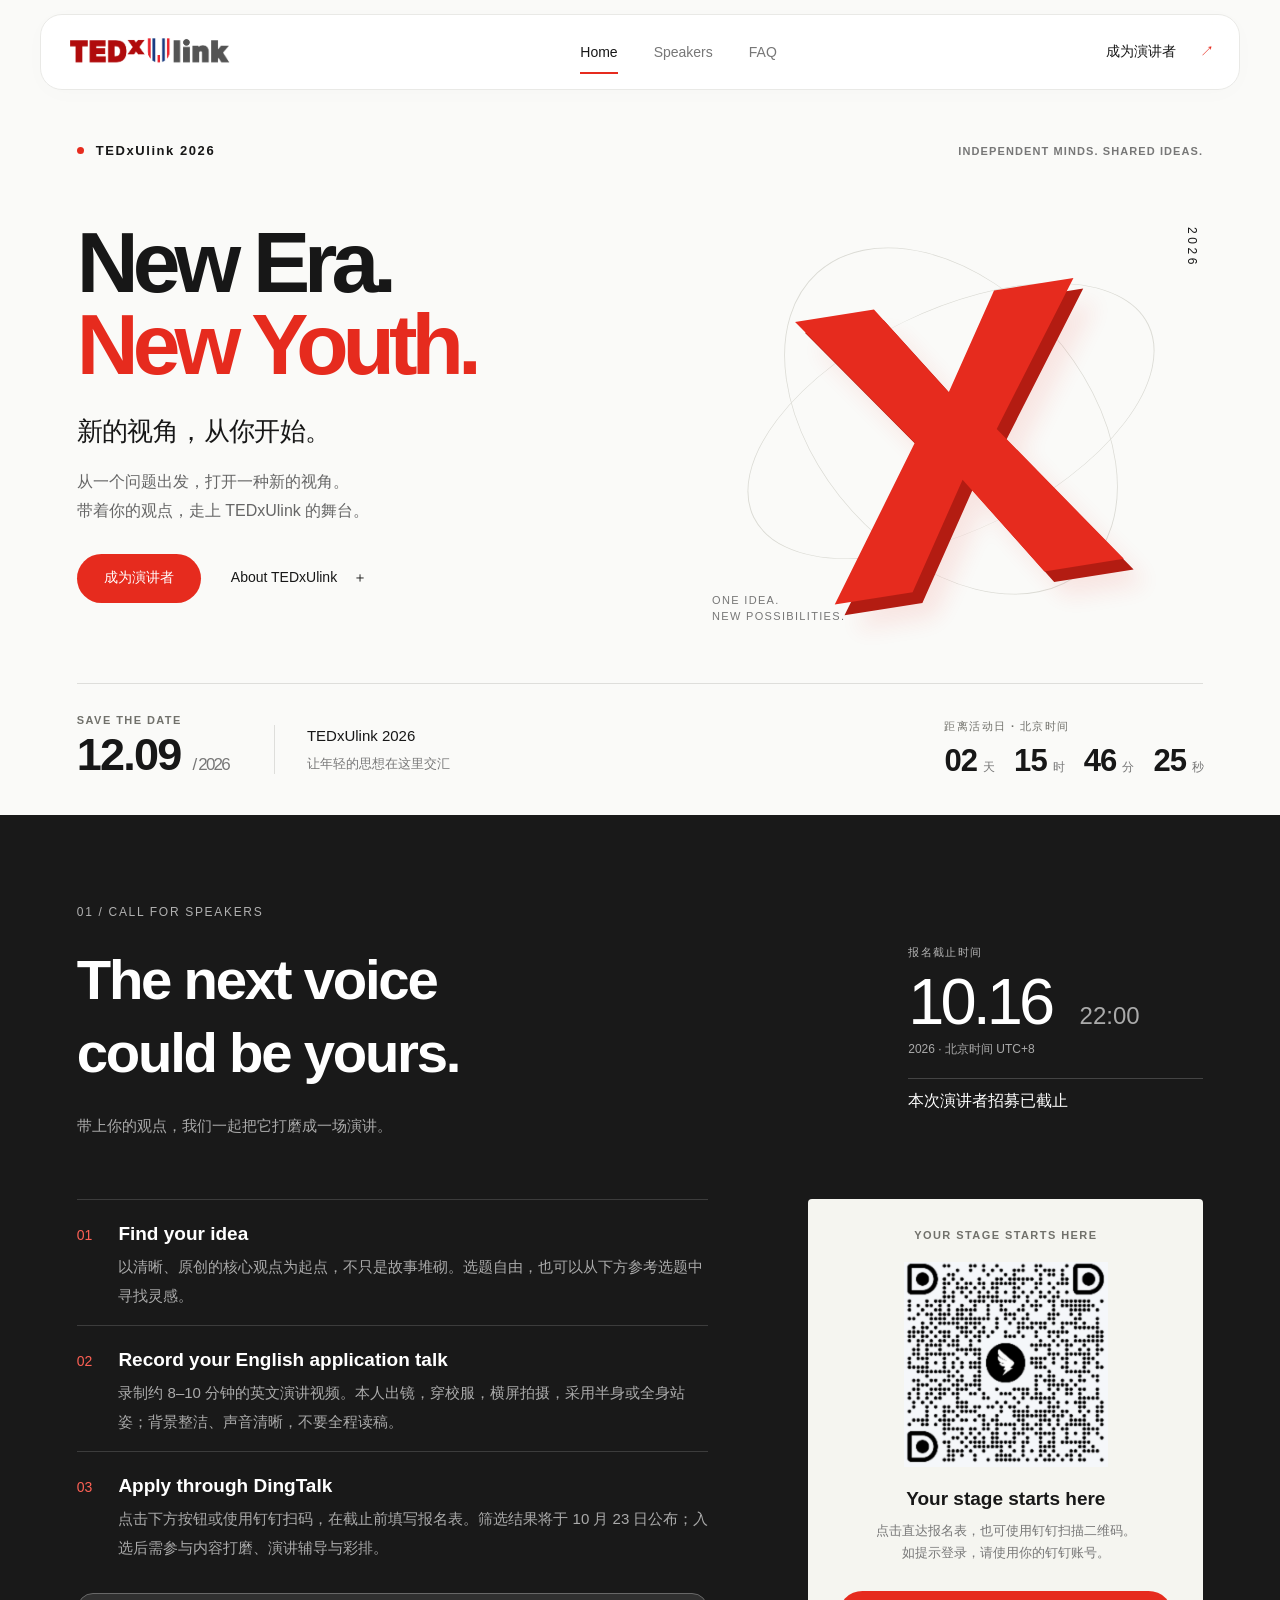
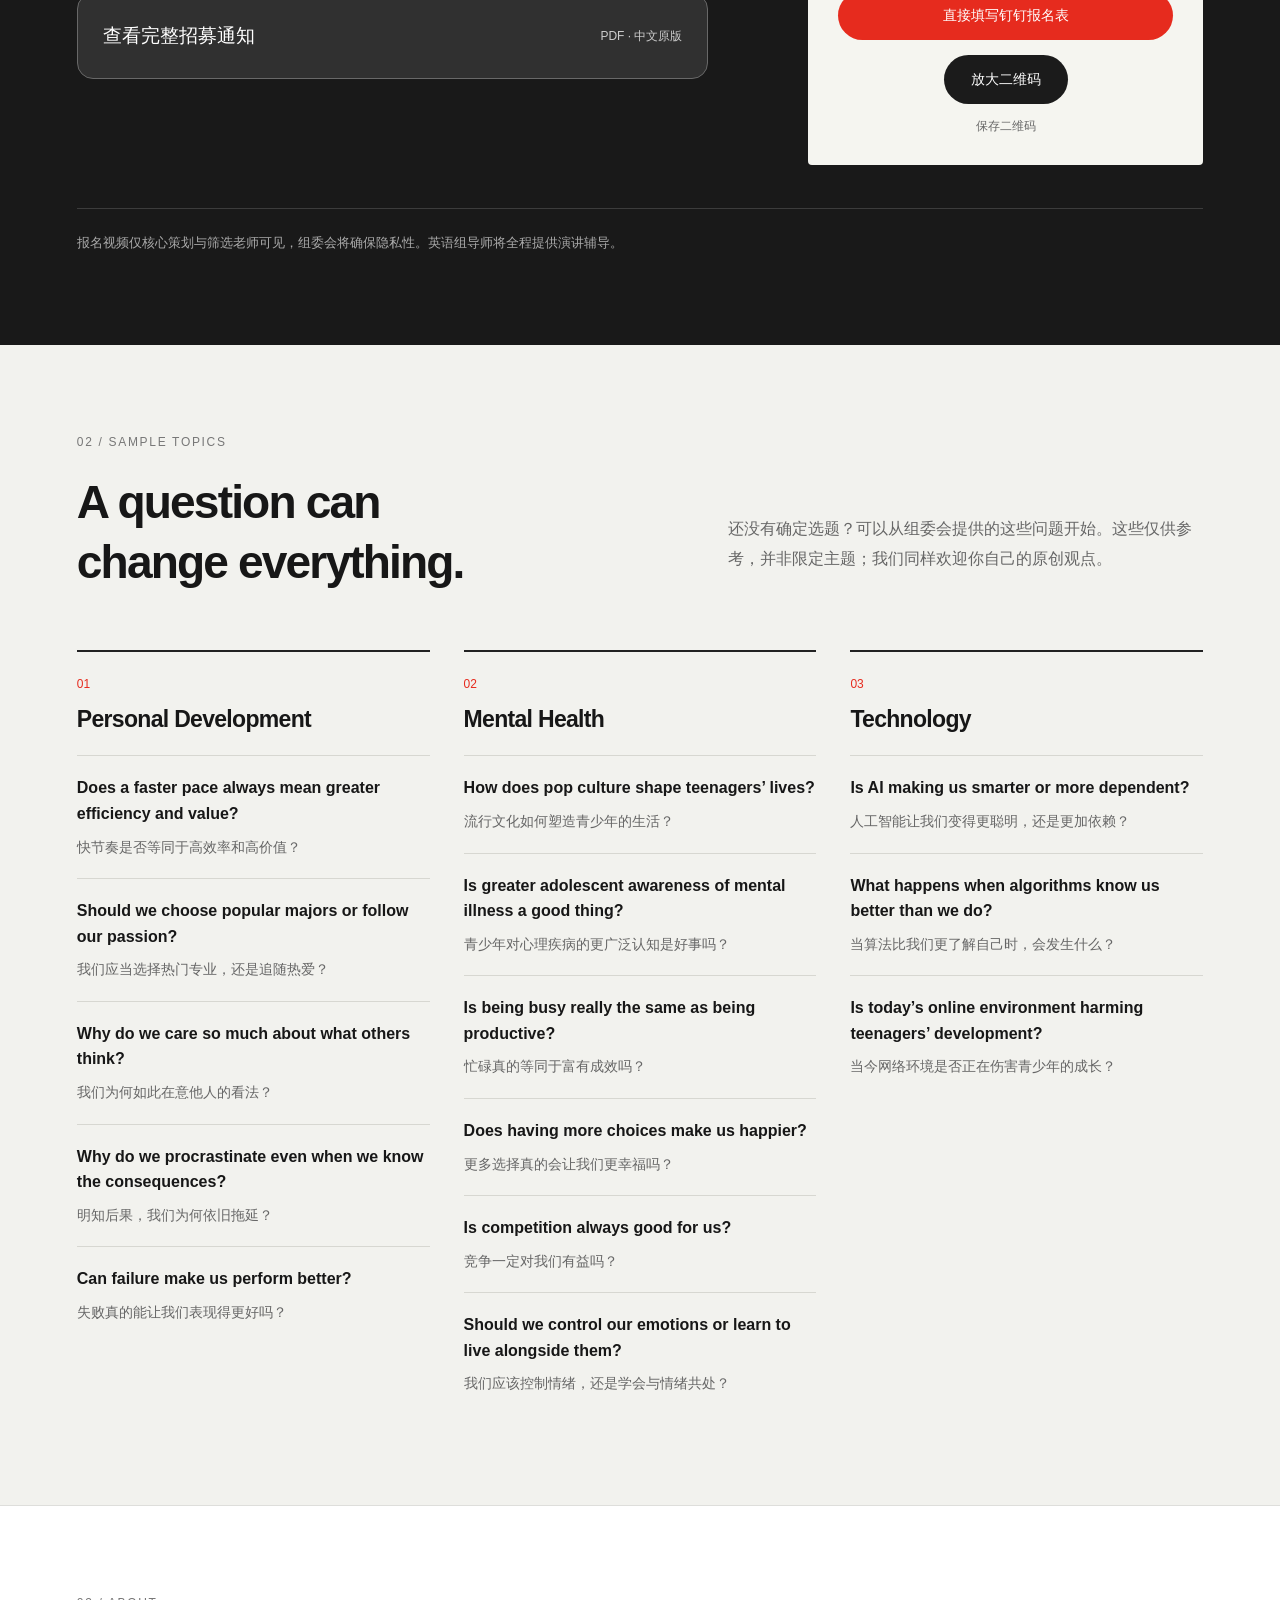
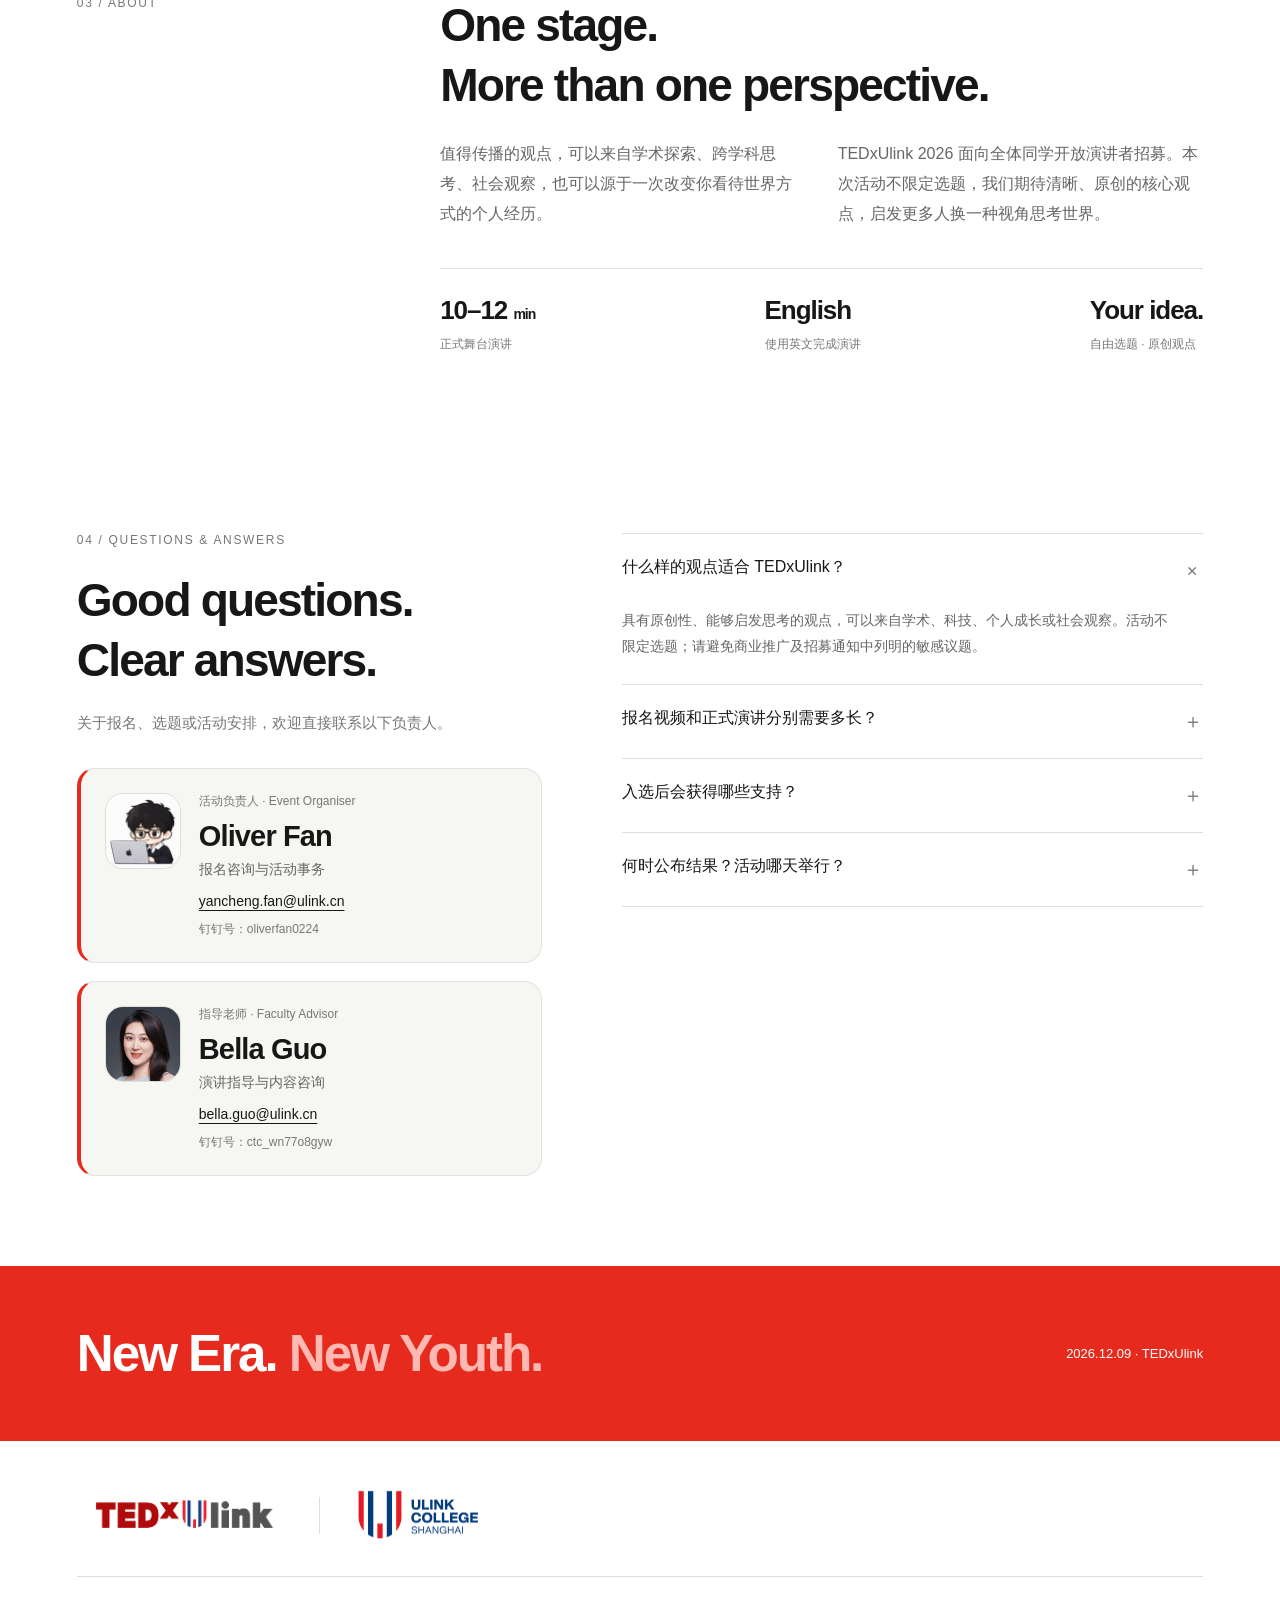
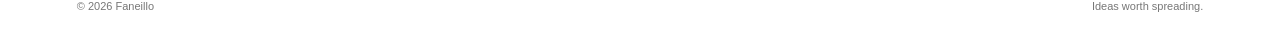
==== commit 89b91631: "Add files via upload" ====
--- a/index.html
+++ b/index.html
@@ -1 +1,10 @@
-<!doctype html><html lang="zh-CN"><head><meta charset="utf-8"><meta name="viewport" content="width=device-width,initial-scale=1"><title>Speakers · TEDxUlink 2026</title><link rel="stylesheet" href="../style.css"></head><body><header><a class="brand" href="../" aria-label="TEDxUlink home"><img src="../assets/tedx-logo.png" alt="TEDxUlink"></a><nav aria-label="Main navigation"><a href="../">Home</a><a class="active" href="./" aria-current="page">Speakers</a><a href="../#faq">FAQ</a></nav><a class="nav-apply" href="../#apply">成为演讲者 <span>↗</span></a></header><main class="speaker-page"><div class="section-label">TEDxUlink 2026</div><h1>Speakers</h1><div class="speaker-status"><span class="popup-tag">CALL FOR SPEAKERS</span><h2>正在招募，敬请期待。</h2><p>TEDxUlink 2026 演讲者招募进行中。演讲者名单及介绍将在确认后于此更新。</p><p>报名截止：2026 年 10 月 16 日 22:00（北京时间）</p><a class="button primary" href="../#apply">查看招募详情</a></div></main><footer><div class="footer-logos"><img src="../assets/tedx-logo.png" alt="TEDxUlink"><span></span><img src="../assets/school-logo.png" alt="Ulink College Shanghai"></div><div class="footer-meta"><span>© 2026 Faneillo</span><span>Ideas worth spreading.</span></div></footer></body></html>
+<!doctype html><html lang="zh-CN"><head><meta charset="utf-8"><meta name="viewport" content="width=device-width,initial-scale=1"><meta name="description" content="New Era, New Youth. TEDxUlink 2026，12月9日。演讲者招募于10月16日22:00（北京时间）截止。"><title>TEDxUlink 2026 · New Era, New Youth</title><link rel="stylesheet" href="./style.css"><script src="./app.js" defer></script></head><body>
+<header><a class="brand" href="./" aria-label="TEDxUlink home"><img src="./assets/tedx-logo.png" alt="TEDxUlink"></a><nav aria-label="Main navigation"><a class="active" href="./">Home</a><a href="./speakers/">Speakers</a><a href="#faq">FAQ</a></nav><a class="nav-apply" href="#apply">成为演讲者 <span>↗</span></a></header>
+<main><section class="hero"><div class="eyebrow"><span class="red-dot"></span> TEDxUlink 2026 <span class="edition">INDEPENDENT MINDS. SHARED IDEAS.</span></div><div class="hero-layout"><div class="hero-copy"><h1>New Era.<br><em>New Youth.</em></h1><p class="hero-cn">新的视角，从你开始。</p><p class="intro">从一个问题出发，打开一种新的视角。<br>带着你的观点，走上 TEDxUlink 的舞台。</p><div class="actions"><a class="button primary" href="#apply">成为演讲者</a><a class="text-link" href="#about">About TEDxUlink <span>＋</span></a></div></div><div class="hero-art" aria-hidden="true"><div class="orbit orbit-one"></div><div class="orbit orbit-two"></div><div class="large-x">x</div><span class="art-note">ONE IDEA.<br>NEW POSSIBILITIES.</span><span class="art-year">2026</span></div></div><div class="event-strip"><div class="event-date"><span class="micro">SAVE THE DATE</span><strong>12.09<span>/ 2026</span></strong></div><div class="event-description">TEDxUlink 2026<span>让年轻的思想在这里交汇</span></div><div class="event-clock"><span class="micro">距离活动日 · 北京时间</span><div class="countdown" data-target="2026-12-09T00:00:00+08:00" data-finished="活动日已到"><span>--<small>d</small></span></div></div></div></section>
+<section id="apply" class="recruit section"><div class="recruit-top"><div><div class="section-label">01 / CALL FOR SPEAKERS</div><h2>The next voice<br>could be yours.</h2><p>带上你的观点，我们一起把它打磨成一场演讲。</p></div><div class="deadline"><span class="micro">报名截止时间</span><strong>10.16 <small>22:00</small></strong><span class="deadline-year">2026 · 北京时间 UTC+8</span><div class="countdown" data-target="2026-10-16T22:00:00+08:00" data-finished="本次演讲者招募已截止"></div></div></div><div class="apply-grid"><div class="steps"><article><span class="step-number">01</span><div><h3>Find your idea</h3><p>以清晰、原创的核心观点为起点，不只是故事堆砌。选题自由，也可以从下方参考选题中寻找灵感。</p></div></article><article><span class="step-number">02</span><div><h3>Record your English application talk</h3><p>录制约 8–10 分钟的英文演讲视频。本人出镜，穿校服，横屏拍摄，采用半身或全身站姿；背景整洁、声音清晰，不要全程读稿。</p></div></article><article><span class="step-number">03</span><div><h3>Apply through DingTalk</h3><p>点击下方按钮或使用钉钉扫码，在截止前填写报名表。筛选结果将于 10 月 23 日公布；入选后需参与内容打磨、演讲辅导与彩排。</p></div></article><a class="notice-link" href="./assets/speaker-recruitment.pdf" target="_blank" rel="noopener">查看完整招募通知 <span>PDF · 中文原版</span></a></div><aside class="qr-card"><span class="micro">YOUR STAGE STARTS HERE</span><img src="./assets/apply-qr.png" alt="TEDxUlink speaker application QR code for DingTalk" width="230" height="230"><h3>Your stage starts here</h3><p>点击直达报名表，也可使用钉钉扫描二维码。<br>如提示登录，请使用你的钉钉账号。</p><a class="button primary qr-direct" href="https://alidocs.dingtalk.com/notable/share/form/v014jKqm0xBp7KJZnw1_hERWDMS_JL1p0E7?utm_source=qrcode_form&amp;source=qrcode" target="_blank" rel="noopener noreferrer">直接填写钉钉报名表</a><button class="button dark" data-open-qr>放大二维码</button><a class="qr-download" href="./assets/apply-qr.png" download="TEDxUlink-报名二维码.png">保存二维码</a></aside></div><div class="privacy-note">报名视频仅核心策划与筛选老师可见，组委会将确保隐私性。英语组导师将全程提供演讲辅导。</div></section>
+<section id="topics" class="topics section"><div class="section-label">02 / SAMPLE TOPICS</div><div class="topics-heading"><h2>A question can<br>change everything.</h2><p>还没有确定选题？可以从组委会提供的这些问题开始。这些仅供参考，并非限定主题；我们同样欢迎你自己的原创观点。</p></div><div class="topic-groups"><article class="topic-group"><span class="topic-number">01</span><h3>Personal Development</h3><ul><li><span class="topic-en" lang="en">Does a faster pace always mean greater efficiency and value?</span><span class="topic-zh" lang="zh-CN">快节奏是否等同于高效率和高价值？</span></li><li><span class="topic-en" lang="en">Should we choose popular majors or follow our passion?</span><span class="topic-zh" lang="zh-CN">我们应当选择热门专业，还是追随热爱？</span></li><li><span class="topic-en" lang="en">Why do we care so much about what others think?</span><span class="topic-zh" lang="zh-CN">我们为何如此在意他人的看法？</span></li><li><span class="topic-en" lang="en">Why do we procrastinate even when we know the consequences?</span><span class="topic-zh" lang="zh-CN">明知后果，我们为何依旧拖延？</span></li><li><span class="topic-en" lang="en">Can failure make us perform better?</span><span class="topic-zh" lang="zh-CN">失败真的能让我们表现得更好吗？</span></li></ul></article><article class="topic-group"><span class="topic-number">02</span><h3>Mental Health</h3><ul><li><span class="topic-en" lang="en">How does pop culture shape teenagers’ lives?</span><span class="topic-zh" lang="zh-CN">流行文化如何塑造青少年的生活？</span></li><li><span class="topic-en" lang="en">Is greater adolescent awareness of mental illness a good thing?</span><span class="topic-zh" lang="zh-CN">青少年对心理疾病的更广泛认知是好事吗？</span></li><li><span class="topic-en" lang="en">Is being busy really the same as being productive?</span><span class="topic-zh" lang="zh-CN">忙碌真的等同于富有成效吗？</span></li><li><span class="topic-en" lang="en">Does having more choices make us happier?</span><span class="topic-zh" lang="zh-CN">更多选择真的会让我们更幸福吗？</span></li><li><span class="topic-en" lang="en">Is competition always good for us?</span><span class="topic-zh" lang="zh-CN">竞争一定对我们有益吗？</span></li><li><span class="topic-en" lang="en">Should we control our emotions or learn to live alongside them?</span><span class="topic-zh" lang="zh-CN">我们应该控制情绪，还是学会与情绪共处？</span></li></ul></article><article class="topic-group"><span class="topic-number">03</span><h3>Technology</h3><ul><li><span class="topic-en" lang="en">Is AI making us smarter or more dependent?</span><span class="topic-zh" lang="zh-CN">人工智能让我们变得更聪明，还是更加依赖？</span></li><li><span class="topic-en" lang="en">What happens when algorithms know us better than we do?</span><span class="topic-zh" lang="zh-CN">当算法比我们更了解自己时，会发生什么？</span></li><li><span class="topic-en" lang="en">Is today’s online environment harming teenagers’ development?</span><span class="topic-zh" lang="zh-CN">当今网络环境是否正在伤害青少年的成长？</span></li></ul></article></div></section><section id="about" class="about section"><div class="section-label">03 / ABOUT</div><div><h2>One stage.<br>More than one perspective.</h2><div class="about-copy"><p>值得传播的观点，可以来自学术探索、跨学科思考、社会观察，也可以源于一次改变你看待世界方式的个人经历。</p><p>TEDxUlink 2026 面向全体同学开放演讲者招募。本次活动不限定选题，我们期待清晰、原创的核心观点，启发更多人换一种视角思考世界。</p></div><div class="facts"><div><strong>10–12 <small>min</small></strong><span>正式舞台演讲</span></div><div><strong>English</strong><span>使用英文完成演讲</span></div><div><strong>Your idea.</strong><span>自由选题 · 原创观点</span></div></div></div></section>
+<section id="faq" class="faq section"><div><div class="section-label">04 / QUESTIONS & ANSWERS</div><h2>Good questions.<br>Clear answers.</h2><p>关于报名、选题或活动安排，欢迎直接联系以下负责人。</p><div class="contacts"><article class="contact-card"><img class="person-avatar" src="./assets/oliver-avatar.jpg" alt="Oliver Fan 的头像" width="76" height="76" loading="lazy"><div><span class="person-role">活动负责人 · Event Organiser</span><h3>Oliver Fan</h3><p>报名咨询与活动事务</p><a href="mailto:yancheng.fan@ulink.cn">yancheng.fan@ulink.cn</a><span class="dingtalk-id">钉钉号：oliverfan0224</span></div></article><article class="contact-card"><img class="person-avatar" src="./assets/bella-avatar.png" alt="Bella Guo 的头像" width="76" height="76" loading="lazy"><div><span class="person-role">指导老师 · Faculty Advisor</span><h3>Bella Guo</h3><p>演讲指导与内容咨询</p><a href="mailto:bella.guo@ulink.cn">bella.guo@ulink.cn</a><span class="dingtalk-id">钉钉号：ctc_wn77o8gyw</span></div></article></div></div><div class="questions"><details open><summary>什么样的观点适合 TEDxUlink？<span>＋</span></summary><p>具有原创性、能够启发思考的观点，可以来自学术、科技、个人成长或社会观察。活动不限定选题；请避免商业推广及招募通知中列明的敏感议题。</p></details><details><summary>报名视频和正式演讲分别需要多长？<span>＋</span></summary><p>报名视频为约 8–10 分钟的英文演讲；正式舞台演讲时长为 10–12 分钟。具体拍摄要求请查看招募通知。</p></details><details><summary>入选后会获得哪些支持？<span>＋</span></summary><p>英语组导师将全程辅导。演讲者需要配合团队，参与多轮内容打磨、演讲辅导与现场彩排。</p></details><details><summary>何时公布结果？活动哪天举行？<span>＋</span></summary><p>筛选结果将于 2026 年 10 月 23 日公布。活动日期为 2026 年 12 月 9 日，具体开场时间待公布。活动倒计时以当日 00:00（北京时间）为基准。</p></details></div></section>
+<section class="closing"><p>New Era. <em>New Youth.</em></p><span>2026.12.09 · TEDxUlink</span></section></main>
+<footer><div class="footer-logos"><img src="./assets/tedx-logo.png" alt="TEDxUlink"><span></span><img src="./assets/school-logo.png" alt="Ulink College Shanghai"></div><div class="footer-meta"><span>© 2026 Faneillo</span><span>Ideas worth spreading.</span></div></footer>
+<dialog id="qr-dialog" aria-labelledby="qr-title"><button class="close-dialog" aria-label="关闭二维码">×</button><span class="micro">TEDxUlink 2026</span><h2 id="qr-title">Your stage starts here.</h2><a class="button primary qr-direct" href="https://alidocs.dingtalk.com/notable/share/form/v014jKqm0xBp7KJZnw1_hERWDMS_JL1p0E7?utm_source=qrcode_form&amp;source=qrcode" target="_blank" rel="noopener noreferrer">直接填写钉钉报名表</a><img src="./assets/apply-qr.png" alt="DingTalk application QR code"><p>使用钉钉扫码 · 10 月 16 日 22:00（北京时间）截止</p><a class="button dark" href="./assets/apply-qr.png" download="TEDxUlink-报名二维码.png">保存二维码</a></dialog>
+<dialog id="recruit-dialog" class="recruit-dialog" aria-labelledby="recruit-title"><button class="close-dialog" aria-label="关闭招募弹窗">×</button><span class="popup-tag">CALL FOR SPEAKERS · 2026</span><h2 id="recruit-title">New Era.<br><em>New Youth.</em></h2><p>新的视角，从你开始。TEDxUlink 2026 正在招募演讲者，期待听见你的声音。</p><div class="popup-deadline"><span>报名截止</span><strong>10 月 16 日 · 22:00</strong><small>北京时间 · UTC+8</small><div class="countdown" data-target="2026-10-16T22:00:00+08:00" data-finished="本次演讲者招募已截止"></div></div><a class="button primary" href="#apply" data-dismiss-recruit>查看报名要求</a><button class="popup-later" data-dismiss-recruit>先浏览首页</button></dialog></body></html>
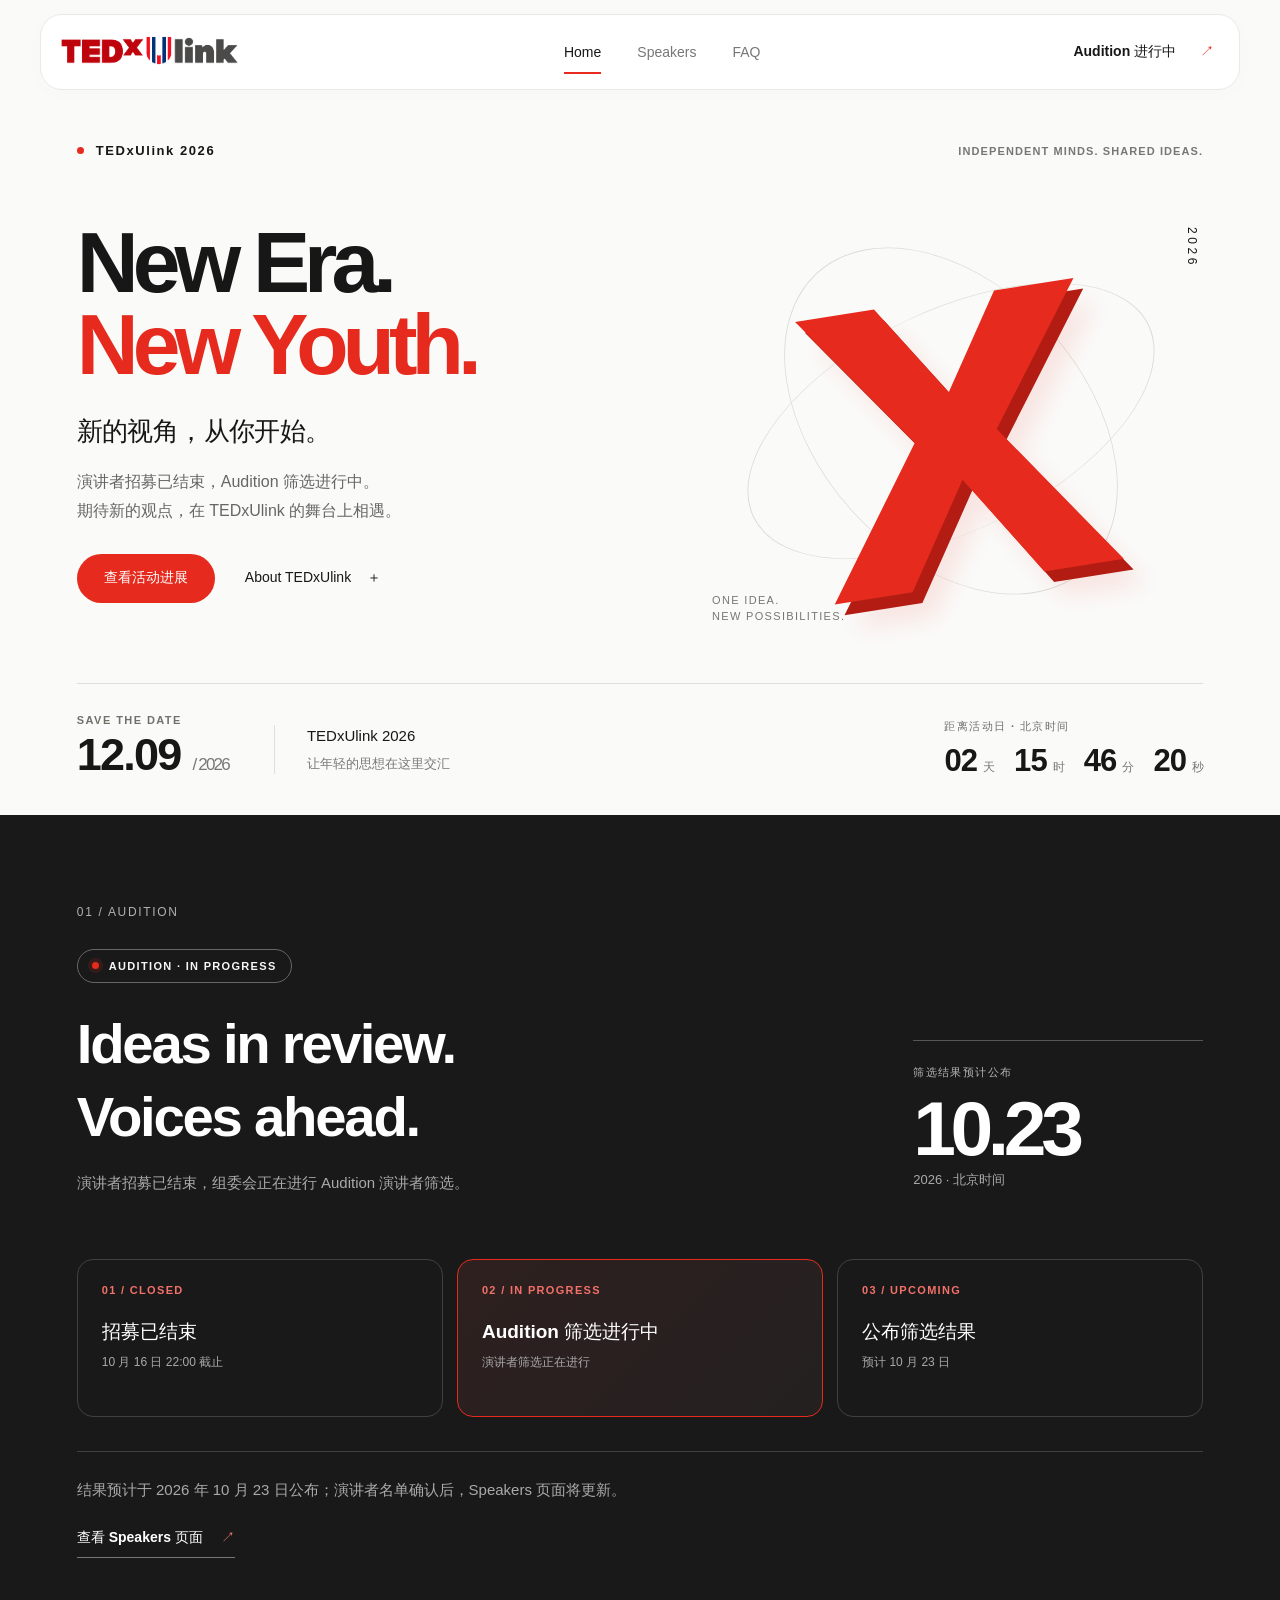
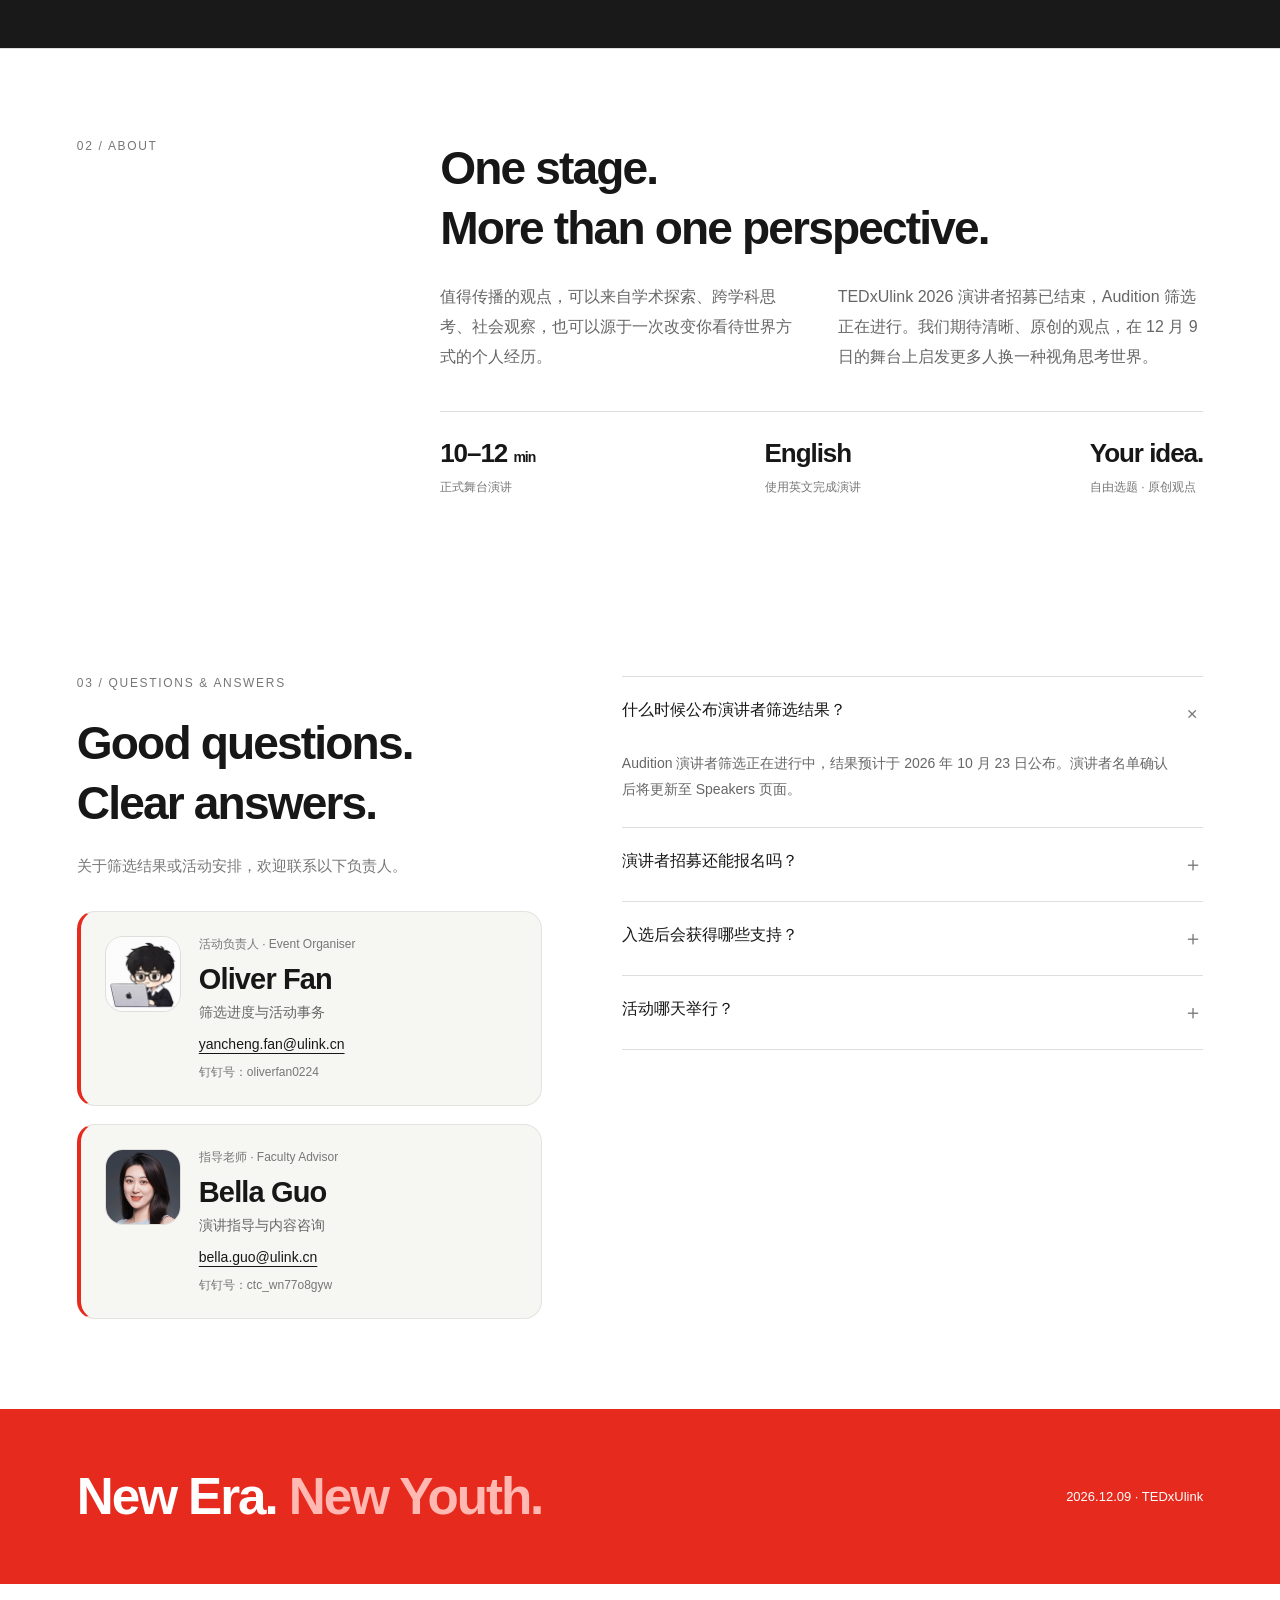
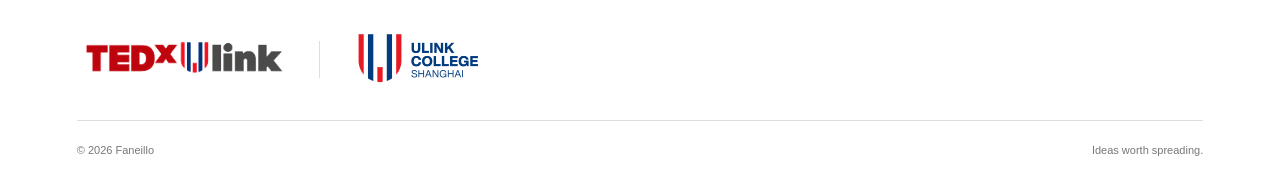
==== commit f42252a1: "Update TEDxUlink audition status" ====
--- a/index.html
+++ b/index.html
@@ -1,10 +1,35 @@
-<!doctype html><html lang="zh-CN"><head><meta charset="utf-8"><meta name="viewport" content="width=device-width,initial-scale=1"><meta name="description" content="New Era, New Youth. TEDxUlink 2026，12月9日。演讲者招募于10月16日22:00（北京时间）截止。"><title>TEDxUlink 2026 · New Era, New Youth</title><link rel="stylesheet" href="./style.css"><script src="./app.js" defer></script></head><body>
-<header><a class="brand" href="./" aria-label="TEDxUlink home"><img src="./assets/tedx-logo.png" alt="TEDxUlink"></a><nav aria-label="Main navigation"><a class="active" href="./">Home</a><a href="./speakers/">Speakers</a><a href="#faq">FAQ</a></nav><a class="nav-apply" href="#apply">成为演讲者 <span>↗</span></a></header>
-<main><section class="hero"><div class="eyebrow"><span class="red-dot"></span> TEDxUlink 2026 <span class="edition">INDEPENDENT MINDS. SHARED IDEAS.</span></div><div class="hero-layout"><div class="hero-copy"><h1>New Era.<br><em>New Youth.</em></h1><p class="hero-cn">新的视角，从你开始。</p><p class="intro">从一个问题出发，打开一种新的视角。<br>带着你的观点，走上 TEDxUlink 的舞台。</p><div class="actions"><a class="button primary" href="#apply">成为演讲者</a><a class="text-link" href="#about">About TEDxUlink <span>＋</span></a></div></div><div class="hero-art" aria-hidden="true"><div class="orbit orbit-one"></div><div class="orbit orbit-two"></div><div class="large-x">x</div><span class="art-note">ONE IDEA.<br>NEW POSSIBILITIES.</span><span class="art-year">2026</span></div></div><div class="event-strip"><div class="event-date"><span class="micro">SAVE THE DATE</span><strong>12.09<span>/ 2026</span></strong></div><div class="event-description">TEDxUlink 2026<span>让年轻的思想在这里交汇</span></div><div class="event-clock"><span class="micro">距离活动日 · 北京时间</span><div class="countdown" data-target="2026-12-09T00:00:00+08:00" data-finished="活动日已到"><span>--<small>d</small></span></div></div></div></section>
-<section id="apply" class="recruit section"><div class="recruit-top"><div><div class="section-label">01 / CALL FOR SPEAKERS</div><h2>The next voice<br>could be yours.</h2><p>带上你的观点，我们一起把它打磨成一场演讲。</p></div><div class="deadline"><span class="micro">报名截止时间</span><strong>10.16 <small>22:00</small></strong><span class="deadline-year">2026 · 北京时间 UTC+8</span><div class="countdown" data-target="2026-10-16T22:00:00+08:00" data-finished="本次演讲者招募已截止"></div></div></div><div class="apply-grid"><div class="steps"><article><span class="step-number">01</span><div><h3>Find your idea</h3><p>以清晰、原创的核心观点为起点，不只是故事堆砌。选题自由，也可以从下方参考选题中寻找灵感。</p></div></article><article><span class="step-number">02</span><div><h3>Record your English application talk</h3><p>录制约 8–10 分钟的英文演讲视频。本人出镜，穿校服，横屏拍摄，采用半身或全身站姿；背景整洁、声音清晰，不要全程读稿。</p></div></article><article><span class="step-number">03</span><div><h3>Apply through DingTalk</h3><p>点击下方按钮或使用钉钉扫码，在截止前填写报名表。筛选结果将于 10 月 23 日公布；入选后需参与内容打磨、演讲辅导与彩排。</p></div></article><a class="notice-link" href="./assets/speaker-recruitment.pdf" target="_blank" rel="noopener">查看完整招募通知 <span>PDF · 中文原版</span></a></div><aside class="qr-card"><span class="micro">YOUR STAGE STARTS HERE</span><img src="./assets/apply-qr.png" alt="TEDxUlink speaker application QR code for DingTalk" width="230" height="230"><h3>Your stage starts here</h3><p>点击直达报名表，也可使用钉钉扫描二维码。<br>如提示登录，请使用你的钉钉账号。</p><a class="button primary qr-direct" href="https://alidocs.dingtalk.com/notable/share/form/v014jKqm0xBp7KJZnw1_hERWDMS_JL1p0E7?utm_source=qrcode_form&amp;source=qrcode" target="_blank" rel="noopener noreferrer">直接填写钉钉报名表</a><button class="button dark" data-open-qr>放大二维码</button><a class="qr-download" href="./assets/apply-qr.png" download="TEDxUlink-报名二维码.png">保存二维码</a></aside></div><div class="privacy-note">报名视频仅核心策划与筛选老师可见，组委会将确保隐私性。英语组导师将全程提供演讲辅导。</div></section>
-<section id="topics" class="topics section"><div class="section-label">02 / SAMPLE TOPICS</div><div class="topics-heading"><h2>A question can<br>change everything.</h2><p>还没有确定选题？可以从组委会提供的这些问题开始。这些仅供参考，并非限定主题；我们同样欢迎你自己的原创观点。</p></div><div class="topic-groups"><article class="topic-group"><span class="topic-number">01</span><h3>Personal Development</h3><ul><li><span class="topic-en" lang="en">Does a faster pace always mean greater efficiency and value?</span><span class="topic-zh" lang="zh-CN">快节奏是否等同于高效率和高价值？</span></li><li><span class="topic-en" lang="en">Should we choose popular majors or follow our passion?</span><span class="topic-zh" lang="zh-CN">我们应当选择热门专业，还是追随热爱？</span></li><li><span class="topic-en" lang="en">Why do we care so much about what others think?</span><span class="topic-zh" lang="zh-CN">我们为何如此在意他人的看法？</span></li><li><span class="topic-en" lang="en">Why do we procrastinate even when we know the consequences?</span><span class="topic-zh" lang="zh-CN">明知后果，我们为何依旧拖延？</span></li><li><span class="topic-en" lang="en">Can failure make us perform better?</span><span class="topic-zh" lang="zh-CN">失败真的能让我们表现得更好吗？</span></li></ul></article><article class="topic-group"><span class="topic-number">02</span><h3>Mental Health</h3><ul><li><span class="topic-en" lang="en">How does pop culture shape teenagers’ lives?</span><span class="topic-zh" lang="zh-CN">流行文化如何塑造青少年的生活？</span></li><li><span class="topic-en" lang="en">Is greater adolescent awareness of mental illness a good thing?</span><span class="topic-zh" lang="zh-CN">青少年对心理疾病的更广泛认知是好事吗？</span></li><li><span class="topic-en" lang="en">Is being busy really the same as being productive?</span><span class="topic-zh" lang="zh-CN">忙碌真的等同于富有成效吗？</span></li><li><span class="topic-en" lang="en">Does having more choices make us happier?</span><span class="topic-zh" lang="zh-CN">更多选择真的会让我们更幸福吗？</span></li><li><span class="topic-en" lang="en">Is competition always good for us?</span><span class="topic-zh" lang="zh-CN">竞争一定对我们有益吗？</span></li><li><span class="topic-en" lang="en">Should we control our emotions or learn to live alongside them?</span><span class="topic-zh" lang="zh-CN">我们应该控制情绪，还是学会与情绪共处？</span></li></ul></article><article class="topic-group"><span class="topic-number">03</span><h3>Technology</h3><ul><li><span class="topic-en" lang="en">Is AI making us smarter or more dependent?</span><span class="topic-zh" lang="zh-CN">人工智能让我们变得更聪明，还是更加依赖？</span></li><li><span class="topic-en" lang="en">What happens when algorithms know us better than we do?</span><span class="topic-zh" lang="zh-CN">当算法比我们更了解自己时，会发生什么？</span></li><li><span class="topic-en" lang="en">Is today’s online environment harming teenagers’ development?</span><span class="topic-zh" lang="zh-CN">当今网络环境是否正在伤害青少年的成长？</span></li></ul></article></div></section><section id="about" class="about section"><div class="section-label">03 / ABOUT</div><div><h2>One stage.<br>More than one perspective.</h2><div class="about-copy"><p>值得传播的观点，可以来自学术探索、跨学科思考、社会观察，也可以源于一次改变你看待世界方式的个人经历。</p><p>TEDxUlink 2026 面向全体同学开放演讲者招募。本次活动不限定选题，我们期待清晰、原创的核心观点，启发更多人换一种视角思考世界。</p></div><div class="facts"><div><strong>10–12 <small>min</small></strong><span>正式舞台演讲</span></div><div><strong>English</strong><span>使用英文完成演讲</span></div><div><strong>Your idea.</strong><span>自由选题 · 原创观点</span></div></div></div></section>
-<section id="faq" class="faq section"><div><div class="section-label">04 / QUESTIONS & ANSWERS</div><h2>Good questions.<br>Clear answers.</h2><p>关于报名、选题或活动安排，欢迎直接联系以下负责人。</p><div class="contacts"><article class="contact-card"><img class="person-avatar" src="./assets/oliver-avatar.jpg" alt="Oliver Fan 的头像" width="76" height="76" loading="lazy"><div><span class="person-role">活动负责人 · Event Organiser</span><h3>Oliver Fan</h3><p>报名咨询与活动事务</p><a href="mailto:yancheng.fan@ulink.cn">yancheng.fan@ulink.cn</a><span class="dingtalk-id">钉钉号：oliverfan0224</span></div></article><article class="contact-card"><img class="person-avatar" src="./assets/bella-avatar.png" alt="Bella Guo 的头像" width="76" height="76" loading="lazy"><div><span class="person-role">指导老师 · Faculty Advisor</span><h3>Bella Guo</h3><p>演讲指导与内容咨询</p><a href="mailto:bella.guo@ulink.cn">bella.guo@ulink.cn</a><span class="dingtalk-id">钉钉号：ctc_wn77o8gyw</span></div></article></div></div><div class="questions"><details open><summary>什么样的观点适合 TEDxUlink？<span>＋</span></summary><p>具有原创性、能够启发思考的观点，可以来自学术、科技、个人成长或社会观察。活动不限定选题；请避免商业推广及招募通知中列明的敏感议题。</p></details><details><summary>报名视频和正式演讲分别需要多长？<span>＋</span></summary><p>报名视频为约 8–10 分钟的英文演讲；正式舞台演讲时长为 10–12 分钟。具体拍摄要求请查看招募通知。</p></details><details><summary>入选后会获得哪些支持？<span>＋</span></summary><p>英语组导师将全程辅导。演讲者需要配合团队，参与多轮内容打磨、演讲辅导与现场彩排。</p></details><details><summary>何时公布结果？活动哪天举行？<span>＋</span></summary><p>筛选结果将于 2026 年 10 月 23 日公布。活动日期为 2026 年 12 月 9 日，具体开场时间待公布。活动倒计时以当日 00:00（北京时间）为基准。</p></details></div></section>
+<!doctype html><html lang="zh-CN"><head><meta charset="utf-8"><meta name="viewport" content="width=device-width,initial-scale=1"><meta name="description" content="New Era, New Youth. TEDxUlink 2026，12月9日。演讲者招募已结束，Audition 筛选进行中，结果预计于 10 月 23 日公布。"><title>TEDxUlink 2026 · New Era, New Youth</title><link rel="stylesheet" href="./style.css"><script src="./app.js" defer></script></head><body>
+<header><a class="brand" href="./" aria-label="TEDxUlink home"><img src="./assets/tedx-logo.png" alt="TEDxUlink"></a><nav aria-label="Main navigation"><a class="active" href="./">Home</a><a href="./speakers/">Speakers</a><a href="#faq">FAQ</a></nav><a class="nav-apply" href="#audition">Audition 进行中 <span>↗</span></a></header>
+<main><section class="hero"><div class="eyebrow"><span class="red-dot"></span> TEDxUlink 2026 <span class="edition">INDEPENDENT MINDS. SHARED IDEAS.</span></div><div class="hero-layout"><div class="hero-copy"><h1>New Era.<br><em>New Youth.</em></h1><p class="hero-cn">新的视角，从你开始。</p><p class="intro">演讲者招募已结束，Audition 筛选进行中。<br>期待新的观点，在 TEDxUlink 的舞台上相遇。</p><div class="actions"><a class="button primary" href="#audition">查看活动进展</a><a class="text-link" href="#about">About TEDxUlink <span>＋</span></a></div></div><div class="hero-art" aria-hidden="true"><div class="orbit orbit-one"></div><div class="orbit orbit-two"></div><div class="large-x">x</div><span class="art-note">ONE IDEA.<br>NEW POSSIBILITIES.</span><span class="art-year">2026</span></div></div><div class="event-strip"><div class="event-date"><span class="micro">SAVE THE DATE</span><strong>12.09<span>/ 2026</span></strong></div><div class="event-description">TEDxUlink 2026<span>让年轻的思想在这里交汇</span></div><div class="event-clock"><span class="micro">距离活动日 · 北京时间</span><div class="countdown" data-target="2026-12-09T00:00:00+08:00" data-finished="活动日已到"><span>--<small>d</small></span></div></div></div></section>
+<section id="audition" class="recruit audition section">
+  <div class="section-label">01 / AUDITION</div>
+  <div class="recruit-top">
+    <div>
+      <span class="status-pill"><span class="status-dot"></span>AUDITION · IN PROGRESS</span>
+      <h2>Ideas in review.<br>Voices ahead.</h2>
+      <p>演讲者招募已结束，组委会正在进行 Audition 演讲者筛选。</p>
+    </div>
+    <div class="result-date">
+      <span class="micro">筛选结果预计公布</span>
+      <strong>10.23</strong>
+      <span>2026 · 北京时间</span>
+    </div>
+  </div>
+  <div class="audition-timeline" aria-label="演讲者招募与筛选进度">
+    <div class="timeline-step"><span>01 / CLOSED</span><strong>招募已结束</strong><small>10 月 16 日 22:00 截止</small></div>
+    <div class="timeline-step current"><span>02 / IN PROGRESS</span><strong>Audition 筛选进行中</strong><small>演讲者筛选正在进行</small></div>
+    <div class="timeline-step"><span>03 / UPCOMING</span><strong>公布筛选结果</strong><small>预计 10 月 23 日</small></div>
+  </div>
+  <p class="audition-note">结果预计于 2026 年 10 月 23 日公布；演讲者名单确认后，Speakers 页面将更新。</p>
+  <a class="audition-link" href="./speakers/">查看 Speakers 页面 <span>↗</span></a>
+</section>
+<section id="about" class="about section"><div class="section-label">02 / ABOUT</div><div><h2>One stage.<br>More than one perspective.</h2><div class="about-copy"><p>值得传播的观点，可以来自学术探索、跨学科思考、社会观察，也可以源于一次改变你看待世界方式的个人经历。</p><p>TEDxUlink 2026 演讲者招募已结束，Audition 筛选正在进行。我们期待清晰、原创的观点，在 12 月 9 日的舞台上启发更多人换一种视角思考世界。</p></div><div class="facts"><div><strong>10–12 <small>min</small></strong><span>正式舞台演讲</span></div><div><strong>English</strong><span>使用英文完成演讲</span></div><div><strong>Your idea.</strong><span>自由选题 · 原创观点</span></div></div></div></section>
+<section id="faq" class="faq section"><div><div class="section-label">03 / QUESTIONS & ANSWERS</div><h2>Good questions.<br>Clear answers.</h2><p>关于筛选结果或活动安排，欢迎联系以下负责人。</p><div class="contacts"><article class="contact-card"><img class="person-avatar" src="./assets/oliver-avatar.jpg" alt="Oliver Fan 的头像" width="76" height="76" loading="lazy"><div><span class="person-role">活动负责人 · Event Organiser</span><h3>Oliver Fan</h3><p>筛选进度与活动事务</p><a href="mailto:yancheng.fan@ulink.cn">yancheng.fan@ulink.cn</a><span class="dingtalk-id">钉钉号：oliverfan0224</span></div></article><article class="contact-card"><img class="person-avatar" src="./assets/bella-avatar.png" alt="Bella Guo 的头像" width="76" height="76" loading="lazy"><div><span class="person-role">指导老师 · Faculty Advisor</span><h3>Bella Guo</h3><p>演讲指导与内容咨询</p><a href="mailto:bella.guo@ulink.cn">bella.guo@ulink.cn</a><span class="dingtalk-id">钉钉号：ctc_wn77o8gyw</span></div></article></div></div><div class="questions">
+  <details open><summary>什么时候公布演讲者筛选结果？<span>＋</span></summary><p>Audition 演讲者筛选正在进行中，结果预计于 2026 年 10 月 23 日公布。演讲者名单确认后将更新至 Speakers 页面。</p></details>
+  <details><summary>演讲者招募还能报名吗？<span>＋</span></summary><p>本次演讲者招募已于 2026 年 10 月 16 日 22:00（北京时间）结束。</p></details>
+  <details><summary>入选后会获得哪些支持？<span>＋</span></summary><p>英语组导师将全程辅导。演讲者需要配合团队，参与内容打磨、演讲辅导与现场彩排。</p></details>
+  <details><summary>活动哪天举行？<span>＋</span></summary><p>TEDxUlink 2026 将于 2026 年 12 月 9 日举行，具体开场时间待公布。活动倒计时以当日 00:00（北京时间）为基准。</p></details>
+</div></section>
 <section class="closing"><p>New Era. <em>New Youth.</em></p><span>2026.12.09 · TEDxUlink</span></section></main>
 <footer><div class="footer-logos"><img src="./assets/tedx-logo.png" alt="TEDxUlink"><span></span><img src="./assets/school-logo.png" alt="Ulink College Shanghai"></div><div class="footer-meta"><span>© 2026 Faneillo</span><span>Ideas worth spreading.</span></div></footer>
-<dialog id="qr-dialog" aria-labelledby="qr-title"><button class="close-dialog" aria-label="关闭二维码">×</button><span class="micro">TEDxUlink 2026</span><h2 id="qr-title">Your stage starts here.</h2><a class="button primary qr-direct" href="https://alidocs.dingtalk.com/notable/share/form/v014jKqm0xBp7KJZnw1_hERWDMS_JL1p0E7?utm_source=qrcode_form&amp;source=qrcode" target="_blank" rel="noopener noreferrer">直接填写钉钉报名表</a><img src="./assets/apply-qr.png" alt="DingTalk application QR code"><p>使用钉钉扫码 · 10 月 16 日 22:00（北京时间）截止</p><a class="button dark" href="./assets/apply-qr.png" download="TEDxUlink-报名二维码.png">保存二维码</a></dialog>
-<dialog id="recruit-dialog" class="recruit-dialog" aria-labelledby="recruit-title"><button class="close-dialog" aria-label="关闭招募弹窗">×</button><span class="popup-tag">CALL FOR SPEAKERS · 2026</span><h2 id="recruit-title">New Era.<br><em>New Youth.</em></h2><p>新的视角，从你开始。TEDxUlink 2026 正在招募演讲者，期待听见你的声音。</p><div class="popup-deadline"><span>报名截止</span><strong>10 月 16 日 · 22:00</strong><small>北京时间 · UTC+8</small><div class="countdown" data-target="2026-10-16T22:00:00+08:00" data-finished="本次演讲者招募已截止"></div></div><a class="button primary" href="#apply" data-dismiss-recruit>查看报名要求</a><button class="popup-later" data-dismiss-recruit>先浏览首页</button></dialog></body></html>
+</body></html>
--- a/style.css
+++ b/style.css
@@ -7,3 +7,29 @@
 
 /* Organiser portraits and bilingual sample topics */
 .contact-card .person-avatar{display:block;width:76px;height:76px;flex:0 0 76px;object-fit:cover;border-radius:18px;border:1px solid #dededb;background:white}.contact-card>div{min-width:0}.topic-group .topic-en{display:block;font-size:16px;line-height:1.6;font-weight:550;color:var(--ink)}.topic-group .topic-zh{display:block;font-size:14px;line-height:1.75;color:#666;margin-top:8px}.topic-group li{padding:19px 0}@media(max-width:600px){.contact-card .person-avatar{width:56px;height:56px;flex-basis:56px;border-radius:14px}.contact-card{flex-wrap:wrap}.contact-card>div{flex:1 1 190px}}
+
+/* Audition status after speaker applications close */
+.status-pill{display:inline-flex;align-items:center;gap:10px;padding:10px 14px;border:1px solid #676767;border-radius:999px;color:#f7f7f7;font-size:11px;font-weight:650;letter-spacing:.12em}
+.status-dot{display:inline-block;width:7px;height:7px;border-radius:50%;background:var(--red);box-shadow:0 0 0 4px #e62b1e24}
+.audition .section-label{margin-bottom:30px}
+.audition h2{margin:24px 0 16px}
+.audition .recruit-top p{max-width:600px;margin:0}
+.result-date{align-self:flex-end;min-width:290px;padding:24px 0 8px;border-top:1px solid #555}
+.result-date .micro{color:#b5b5b5}
+.result-date strong{display:block;margin:10px 0 4px;color:#fff;font-size:clamp(58px,6vw,88px);line-height:1;font-weight:550;letter-spacing:-.07em}
+.result-date>span:last-child{font-size:13px;color:#aaa}
+.audition-timeline{display:grid;grid-template-columns:repeat(3,minmax(0,1fr));gap:14px;margin-top:62px}
+.timeline-step{min-height:158px;padding:24px;border:1px solid #414141;border-radius:16px;display:flex;flex-direction:column;align-items:flex-start}
+.timeline-step.current{border-color:#e62b1e;background:linear-gradient(135deg,#2e201f,#242020)}
+.timeline-step>span{color:#f27168;font-size:11px;font-weight:650;letter-spacing:.12em}
+.timeline-step strong{display:block;margin-top:23px;font-size:19px;font-weight:600}
+.timeline-step small{display:block;margin-top:8px;color:#aaa;font-size:12px;line-height:1.5}
+.audition-note{border-top:1px solid #414141;margin:34px 0 0;padding-top:24px}
+.audition-link{display:inline-flex;align-items:center;gap:18px;margin-top:14px;padding:10px 0;color:#fff;font-size:14px;font-weight:600;border-bottom:1px solid #777}
+.audition-link span{color:#f27168}
+.speaker-status{max-width:760px;border-left:4px solid var(--red)}
+.speaker-status .status-pill-light{color:#383838;border-color:#dededb;background:#fafaf8}
+.speaker-status h2{margin:25px 0 18px}
+.speaker-status p strong{color:var(--ink);font-weight:650}
+@media(max-width:900px){.result-date{min-width:230px}.audition-timeline{margin-top:42px}}
+@media(max-width:600px){.audition .recruit-top{display:block}.result-date{margin-top:34px;min-width:0}.audition-timeline{grid-template-columns:1fr;gap:10px;margin-top:32px}.timeline-step{min-height:0;padding:19px}.timeline-step strong{margin-top:12px}.audition h2{font-size:42px}.speaker-status h2{font-size:28px}}
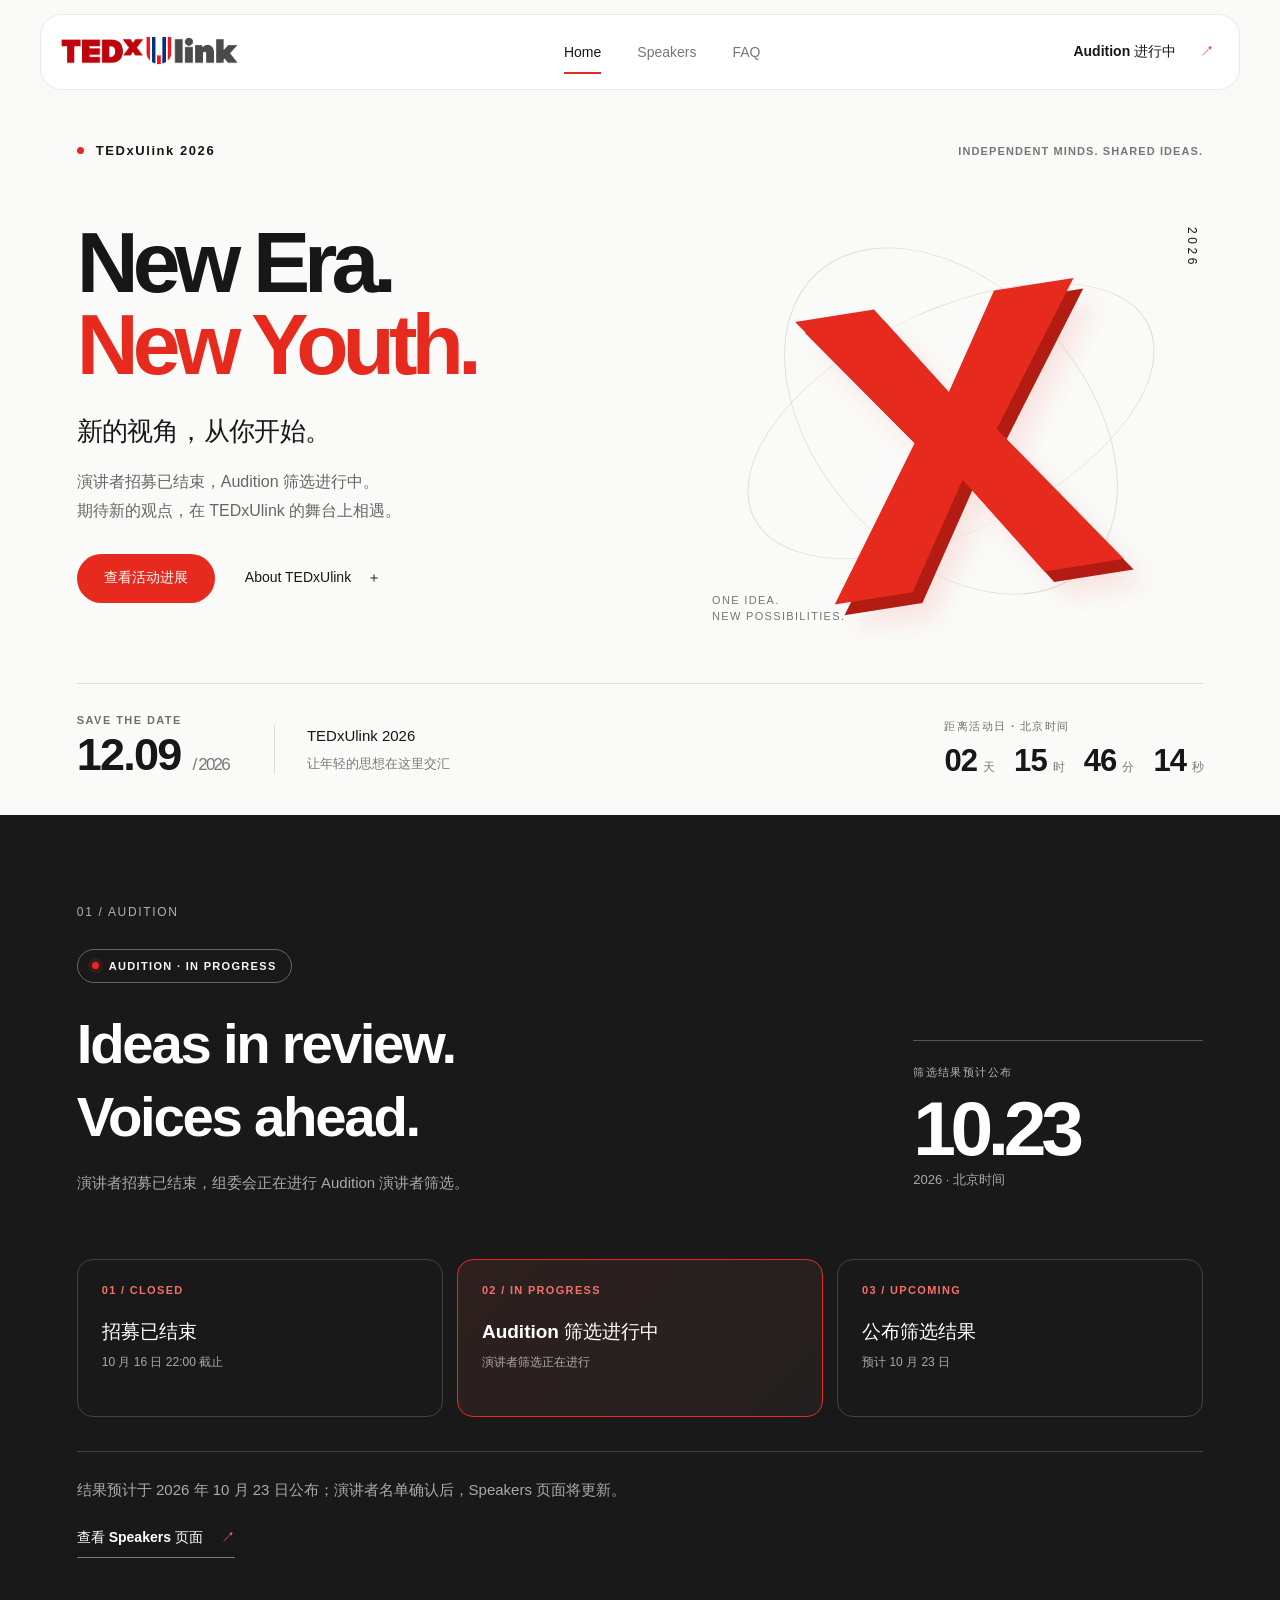
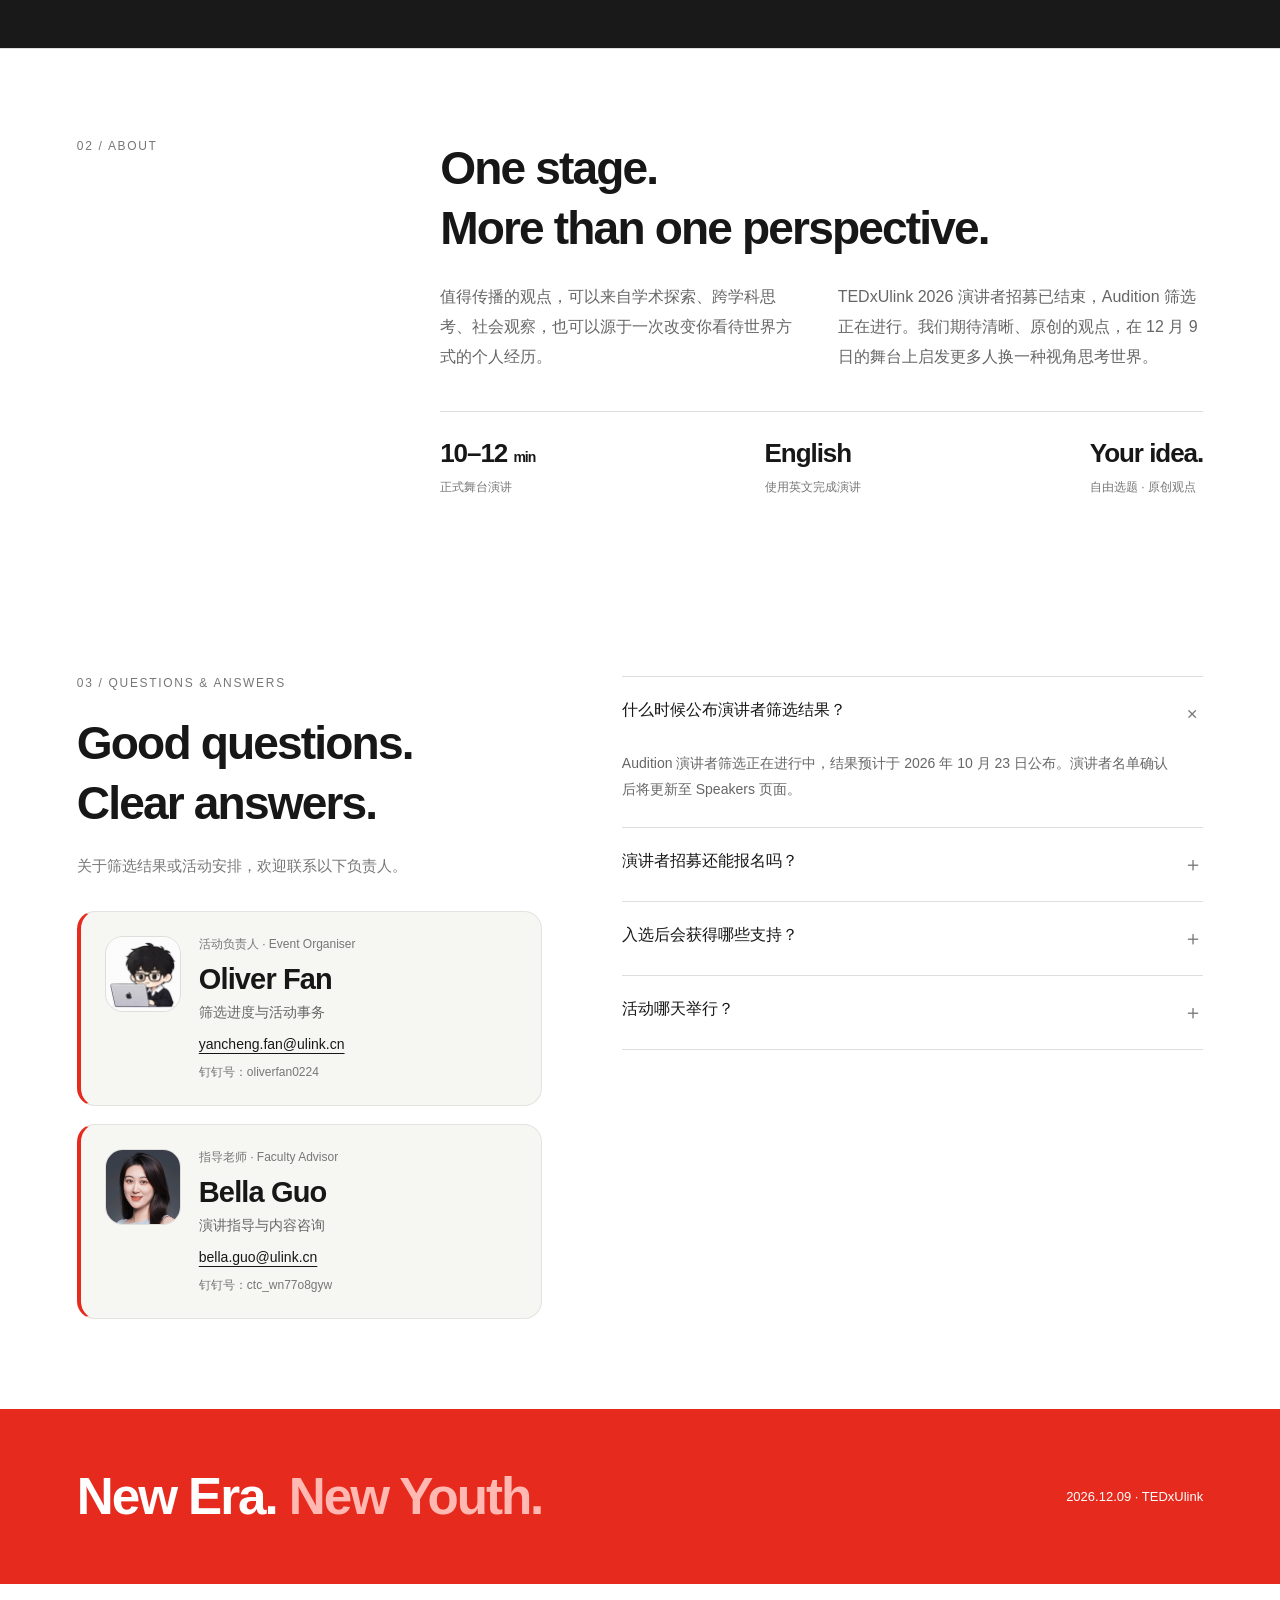
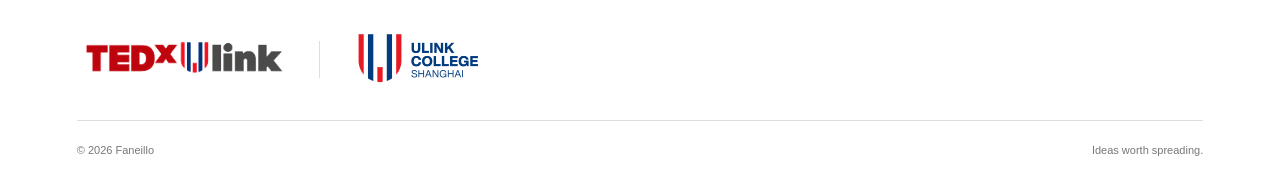
==== commit 48b8025b: "Refresh audition assets for returning visitors Updated stylesheet and script references with version" ====
--- a/index.html
+++ b/index.html
@@ -1,4 +1,4 @@
-<!doctype html><html lang="zh-CN"><head><meta charset="utf-8"><meta name="viewport" content="width=device-width,initial-scale=1"><meta name="description" content="New Era, New Youth. TEDxUlink 2026，12月9日。演讲者招募已结束，Audition 筛选进行中，结果预计于 10 月 23 日公布。"><title>TEDxUlink 2026 · New Era, New Youth</title><link rel="stylesheet" href="./style.css"><script src="./app.js" defer></script></head><body>
+<!doctype html><html lang="zh-CN"><head><meta charset="utf-8"><meta name="viewport" content="width=device-width,initial-scale=1"><meta name="description" content="New Era, New Youth. TEDxUlink 2026，12月9日。演讲者招募已结束，Audition 筛选进行中，结果预计于 10 月 23 日公布。"><title>TEDxUlink 2026 · New Era, New Youth</title><link rel="stylesheet" href="./style.css?v=audition-20261017"><script src="./app.js?v=audition-20261017" defer></script></head><body>
 <header><a class="brand" href="./" aria-label="TEDxUlink home"><img src="./assets/tedx-logo.png" alt="TEDxUlink"></a><nav aria-label="Main navigation"><a class="active" href="./">Home</a><a href="./speakers/">Speakers</a><a href="#faq">FAQ</a></nav><a class="nav-apply" href="#audition">Audition 进行中 <span>↗</span></a></header>
 <main><section class="hero"><div class="eyebrow"><span class="red-dot"></span> TEDxUlink 2026 <span class="edition">INDEPENDENT MINDS. SHARED IDEAS.</span></div><div class="hero-layout"><div class="hero-copy"><h1>New Era.<br><em>New Youth.</em></h1><p class="hero-cn">新的视角，从你开始。</p><p class="intro">演讲者招募已结束，Audition 筛选进行中。<br>期待新的观点，在 TEDxUlink 的舞台上相遇。</p><div class="actions"><a class="button primary" href="#audition">查看活动进展</a><a class="text-link" href="#about">About TEDxUlink <span>＋</span></a></div></div><div class="hero-art" aria-hidden="true"><div class="orbit orbit-one"></div><div class="orbit orbit-two"></div><div class="large-x">x</div><span class="art-note">ONE IDEA.<br>NEW POSSIBILITIES.</span><span class="art-year">2026</span></div></div><div class="event-strip"><div class="event-date"><span class="micro">SAVE THE DATE</span><strong>12.09<span>/ 2026</span></strong></div><div class="event-description">TEDxUlink 2026<span>让年轻的思想在这里交汇</span></div><div class="event-clock"><span class="micro">距离活动日 · 北京时间</span><div class="countdown" data-target="2026-12-09T00:00:00+08:00" data-finished="活动日已到"><span>--<small>d</small></span></div></div></div></section>
 <section id="audition" class="recruit audition section">
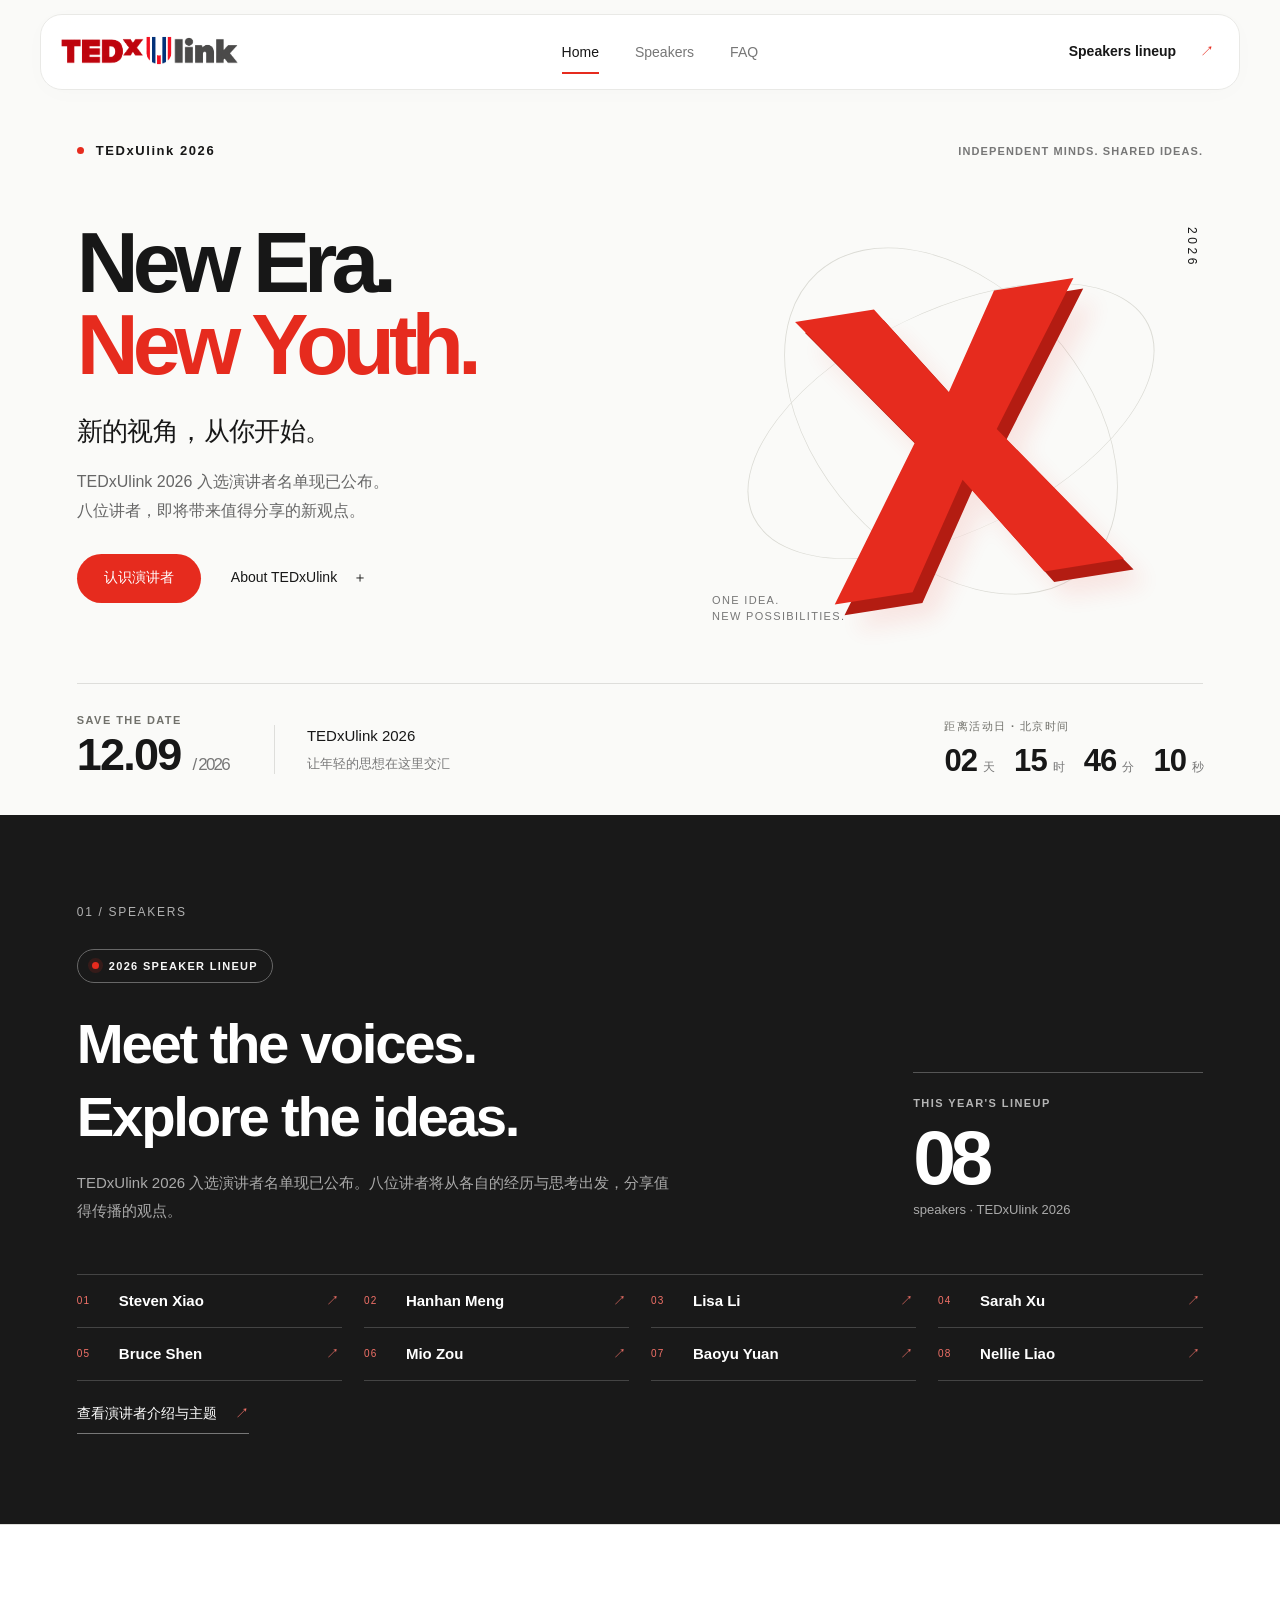
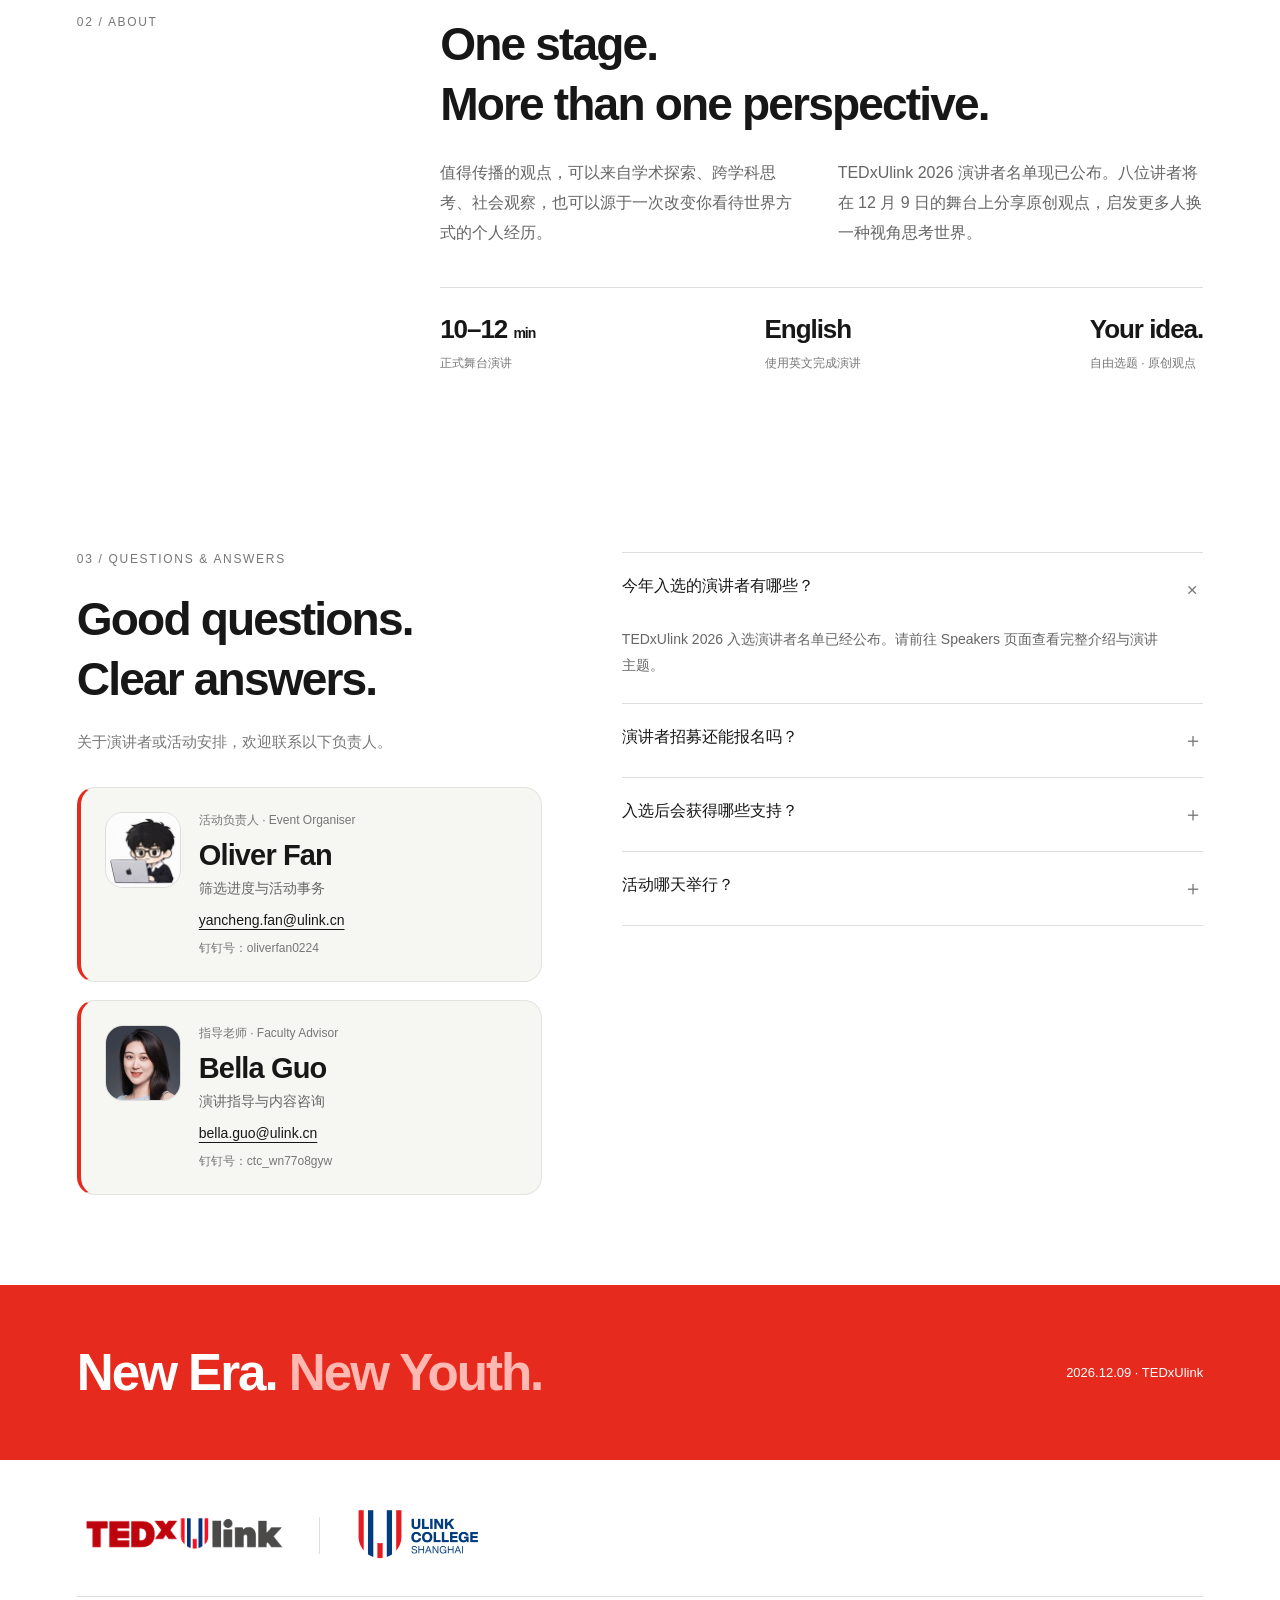
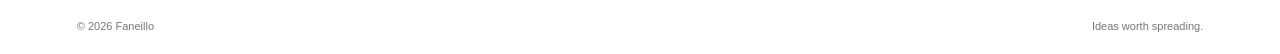
==== commit fa371a9d: "Publish 2026 speaker lineup" ====
--- a/index.html
+++ b/index.html
@@ -1,31 +1,35 @@
-<!doctype html><html lang="zh-CN"><head><meta charset="utf-8"><meta name="viewport" content="width=device-width,initial-scale=1"><meta name="description" content="New Era, New Youth. TEDxUlink 2026，12月9日。演讲者招募已结束，Audition 筛选进行中，结果预计于 10 月 23 日公布。"><title>TEDxUlink 2026 · New Era, New Youth</title><link rel="stylesheet" href="./style.css?v=audition-20261017"><script src="./app.js?v=audition-20261017" defer></script></head><body>
-<header><a class="brand" href="./" aria-label="TEDxUlink home"><img src="./assets/tedx-logo.png" alt="TEDxUlink"></a><nav aria-label="Main navigation"><a class="active" href="./">Home</a><a href="./speakers/">Speakers</a><a href="#faq">FAQ</a></nav><a class="nav-apply" href="#audition">Audition 进行中 <span>↗</span></a></header>
-<main><section class="hero"><div class="eyebrow"><span class="red-dot"></span> TEDxUlink 2026 <span class="edition">INDEPENDENT MINDS. SHARED IDEAS.</span></div><div class="hero-layout"><div class="hero-copy"><h1>New Era.<br><em>New Youth.</em></h1><p class="hero-cn">新的视角，从你开始。</p><p class="intro">演讲者招募已结束，Audition 筛选进行中。<br>期待新的观点，在 TEDxUlink 的舞台上相遇。</p><div class="actions"><a class="button primary" href="#audition">查看活动进展</a><a class="text-link" href="#about">About TEDxUlink <span>＋</span></a></div></div><div class="hero-art" aria-hidden="true"><div class="orbit orbit-one"></div><div class="orbit orbit-two"></div><div class="large-x">x</div><span class="art-note">ONE IDEA.<br>NEW POSSIBILITIES.</span><span class="art-year">2026</span></div></div><div class="event-strip"><div class="event-date"><span class="micro">SAVE THE DATE</span><strong>12.09<span>/ 2026</span></strong></div><div class="event-description">TEDxUlink 2026<span>让年轻的思想在这里交汇</span></div><div class="event-clock"><span class="micro">距离活动日 · 北京时间</span><div class="countdown" data-target="2026-12-09T00:00:00+08:00" data-finished="活动日已到"><span>--<small>d</small></span></div></div></div></section>
+<!doctype html><html lang="zh-CN"><head><meta charset="utf-8"><meta name="viewport" content="width=device-width,initial-scale=1"><meta name="description" content="New Era, New Youth. TEDxUlink 2026，12月9日。演讲者招募已结束，TEDxUlink 2026 入选演讲者名单现已公布。"><title>TEDxUlink 2026 · New Era, New Youth</title><link rel="stylesheet" href="./style.css?v=speakers-20261026"><script src="./app.js?v=speakers-20261026" defer></script></head><body>
+<header><a class="brand" href="./" aria-label="TEDxUlink home"><img src="./assets/tedx-logo.png" alt="TEDxUlink"></a><nav aria-label="Main navigation"><a class="active" href="./">Home</a><a href="./speakers/">Speakers</a><a href="#faq">FAQ</a></nav><a class="nav-apply" href="#audition">Speakers lineup <span>↗</span></a></header>
+<main><section class="hero"><div class="eyebrow"><span class="red-dot"></span> TEDxUlink 2026 <span class="edition">INDEPENDENT MINDS. SHARED IDEAS.</span></div><div class="hero-layout"><div class="hero-copy"><h1>New Era.<br><em>New Youth.</em></h1><p class="hero-cn">新的视角，从你开始。</p><p class="intro">TEDxUlink 2026 入选演讲者名单现已公布。<br>八位讲者，即将带来值得分享的新观点。</p><div class="actions"><a class="button primary" href="./speakers/">认识演讲者</a><a class="text-link" href="#about">About TEDxUlink <span>＋</span></a></div></div><div class="hero-art" aria-hidden="true"><div class="orbit orbit-one"></div><div class="orbit orbit-two"></div><div class="large-x">x</div><span class="art-note">ONE IDEA.<br>NEW POSSIBILITIES.</span><span class="art-year">2026</span></div></div><div class="event-strip"><div class="event-date"><span class="micro">SAVE THE DATE</span><strong>12.09<span>/ 2026</span></strong></div><div class="event-description">TEDxUlink 2026<span>让年轻的思想在这里交汇</span></div><div class="event-clock"><span class="micro">距离活动日 · 北京时间</span><div class="countdown" data-target="2026-12-09T00:00:00+08:00" data-finished="活动日已到"><span>--<small>d</small></span></div></div></div></section>
 <section id="audition" class="recruit audition section">
-  <div class="section-label">01 / AUDITION</div>
+  <div class="section-label">01 / SPEAKERS</div>
   <div class="recruit-top">
     <div>
-      <span class="status-pill"><span class="status-dot"></span>AUDITION · IN PROGRESS</span>
-      <h2>Ideas in review.<br>Voices ahead.</h2>
-      <p>演讲者招募已结束，组委会正在进行 Audition 演讲者筛选。</p>
+      <span class="status-pill"><span class="status-dot"></span>2026 SPEAKER LINEUP</span>
+      <h2>Meet the voices.<br>Explore the ideas.</h2>
+      <p>TEDxUlink 2026 入选演讲者名单现已公布。八位讲者将从各自的经历与思考出发，分享值得传播的观点。</p>
     </div>
     <div class="result-date">
-      <span class="micro">筛选结果预计公布</span>
-      <strong>10.23</strong>
-      <span>2026 · 北京时间</span>
+      <span class="micro">THIS YEAR'S LINEUP</span>
+      <strong>08</strong>
+      <span>speakers · TEDxUlink 2026</span>
     </div>
   </div>
-  <div class="audition-timeline" aria-label="演讲者招募与筛选进度">
-    <div class="timeline-step"><span>01 / CLOSED</span><strong>招募已结束</strong><small>10 月 16 日 22:00 截止</small></div>
-    <div class="timeline-step current"><span>02 / IN PROGRESS</span><strong>Audition 筛选进行中</strong><small>演讲者筛选正在进行</small></div>
-    <div class="timeline-step"><span>03 / UPCOMING</span><strong>公布筛选结果</strong><small>预计 10 月 23 日</small></div>
+  <div class="speaker-roster" aria-label="入选演讲者">
+    <a class="roster-person" href="./speakers/"><span>01</span><strong>Steven Xiao</strong><i>↗</i></a>
+    <a class="roster-person" href="./speakers/"><span>02</span><strong>Hanhan Meng</strong><i>↗</i></a>
+    <a class="roster-person" href="./speakers/"><span>03</span><strong>Lisa Li</strong><i>↗</i></a>
+    <a class="roster-person" href="./speakers/"><span>04</span><strong>Sarah Xu</strong><i>↗</i></a>
+    <a class="roster-person" href="./speakers/"><span>05</span><strong>Bruce Shen</strong><i>↗</i></a>
+    <a class="roster-person" href="./speakers/"><span>06</span><strong>Mio Zou</strong><i>↗</i></a>
+    <a class="roster-person" href="./speakers/"><span>07</span><strong>Baoyu Yuan</strong><i>↗</i></a>
+    <a class="roster-person" href="./speakers/"><span>08</span><strong>Nellie Liao</strong><i>↗</i></a>
   </div>
-  <p class="audition-note">结果预计于 2026 年 10 月 23 日公布；演讲者名单确认后，Speakers 页面将更新。</p>
-  <a class="audition-link" href="./speakers/">查看 Speakers 页面 <span>↗</span></a>
+  <a class="audition-link" href="./speakers/">查看演讲者介绍与主题 <span>↗</span></a>
 </section>
-<section id="about" class="about section"><div class="section-label">02 / ABOUT</div><div><h2>One stage.<br>More than one perspective.</h2><div class="about-copy"><p>值得传播的观点，可以来自学术探索、跨学科思考、社会观察，也可以源于一次改变你看待世界方式的个人经历。</p><p>TEDxUlink 2026 演讲者招募已结束，Audition 筛选正在进行。我们期待清晰、原创的观点，在 12 月 9 日的舞台上启发更多人换一种视角思考世界。</p></div><div class="facts"><div><strong>10–12 <small>min</small></strong><span>正式舞台演讲</span></div><div><strong>English</strong><span>使用英文完成演讲</span></div><div><strong>Your idea.</strong><span>自由选题 · 原创观点</span></div></div></div></section>
-<section id="faq" class="faq section"><div><div class="section-label">03 / QUESTIONS & ANSWERS</div><h2>Good questions.<br>Clear answers.</h2><p>关于筛选结果或活动安排，欢迎联系以下负责人。</p><div class="contacts"><article class="contact-card"><img class="person-avatar" src="./assets/oliver-avatar.jpg" alt="Oliver Fan 的头像" width="76" height="76" loading="lazy"><div><span class="person-role">活动负责人 · Event Organiser</span><h3>Oliver Fan</h3><p>筛选进度与活动事务</p><a href="mailto:yancheng.fan@ulink.cn">yancheng.fan@ulink.cn</a><span class="dingtalk-id">钉钉号：oliverfan0224</span></div></article><article class="contact-card"><img class="person-avatar" src="./assets/bella-avatar.png" alt="Bella Guo 的头像" width="76" height="76" loading="lazy"><div><span class="person-role">指导老师 · Faculty Advisor</span><h3>Bella Guo</h3><p>演讲指导与内容咨询</p><a href="mailto:bella.guo@ulink.cn">bella.guo@ulink.cn</a><span class="dingtalk-id">钉钉号：ctc_wn77o8gyw</span></div></article></div></div><div class="questions">
-  <details open><summary>什么时候公布演讲者筛选结果？<span>＋</span></summary><p>Audition 演讲者筛选正在进行中，结果预计于 2026 年 10 月 23 日公布。演讲者名单确认后将更新至 Speakers 页面。</p></details>
+<section id="about" class="about section"><div class="section-label">02 / ABOUT</div><div><h2>One stage.<br>More than one perspective.</h2><div class="about-copy"><p>值得传播的观点，可以来自学术探索、跨学科思考、社会观察，也可以源于一次改变你看待世界方式的个人经历。</p><p>TEDxUlink 2026 演讲者名单现已公布。八位讲者将在 12 月 9 日的舞台上分享原创观点，启发更多人换一种视角思考世界。</p></div><div class="facts"><div><strong>10–12 <small>min</small></strong><span>正式舞台演讲</span></div><div><strong>English</strong><span>使用英文完成演讲</span></div><div><strong>Your idea.</strong><span>自由选题 · 原创观点</span></div></div></div></section>
+<section id="faq" class="faq section"><div><div class="section-label">03 / QUESTIONS & ANSWERS</div><h2>Good questions.<br>Clear answers.</h2><p>关于演讲者或活动安排，欢迎联系以下负责人。</p><div class="contacts"><article class="contact-card"><img class="person-avatar" src="./assets/oliver-avatar.jpg" alt="Oliver Fan 的头像" width="76" height="76" loading="lazy"><div><span class="person-role">活动负责人 · Event Organiser</span><h3>Oliver Fan</h3><p>筛选进度与活动事务</p><a href="mailto:yancheng.fan@ulink.cn">yancheng.fan@ulink.cn</a><span class="dingtalk-id">钉钉号：oliverfan0224</span></div></article><article class="contact-card"><img class="person-avatar" src="./assets/bella-avatar.png" alt="Bella Guo 的头像" width="76" height="76" loading="lazy"><div><span class="person-role">指导老师 · Faculty Advisor</span><h3>Bella Guo</h3><p>演讲指导与内容咨询</p><a href="mailto:bella.guo@ulink.cn">bella.guo@ulink.cn</a><span class="dingtalk-id">钉钉号：ctc_wn77o8gyw</span></div></article></div></div><div class="questions">
+  <details open><summary>今年入选的演讲者有哪些？<span>＋</span></summary><p>TEDxUlink 2026 入选演讲者名单已经公布。请前往 Speakers 页面查看完整介绍与演讲主题。</p></details>
   <details><summary>演讲者招募还能报名吗？<span>＋</span></summary><p>本次演讲者招募已于 2026 年 10 月 16 日 22:00（北京时间）结束。</p></details>
   <details><summary>入选后会获得哪些支持？<span>＋</span></summary><p>英语组导师将全程辅导。演讲者需要配合团队，参与内容打磨、演讲辅导与现场彩排。</p></details>
   <details><summary>活动哪天举行？<span>＋</span></summary><p>TEDxUlink 2026 将于 2026 年 12 月 9 日举行，具体开场时间待公布。活动倒计时以当日 00:00（北京时间）为基准。</p></details>
--- a/style.css
+++ b/style.css
@@ -33,3 +33,39 @@
 .speaker-status p strong{color:var(--ink);font-weight:650}
 @media(max-width:900px){.result-date{min-width:230px}.audition-timeline{margin-top:42px}}
 @media(max-width:600px){.audition .recruit-top{display:block}.result-date{margin-top:34px;min-width:0}.audition-timeline{grid-template-columns:1fr;gap:10px;margin-top:32px}.timeline-step{min-height:0;padding:19px}.timeline-step strong{margin-top:12px}.audition h2{font-size:42px}.speaker-status h2{font-size:28px}}
+
+/* Confirmed speaker lineup */
+.speaker-page{padding:68px 6% 100px}
+.speaker-page>.section-label{margin-bottom:22px}
+.speaker-page>h1{margin-bottom:34px}
+.speaker-intro{position:relative;max-width:820px;padding:30px 34px 32px;margin:0 0 42px;background:#fff;border:1px solid #e5e5e1;border-left:4px solid var(--red);border-radius:18px;overflow:hidden}
+.speaker-intro:after{content:"x";position:absolute;right:24px;top:-55px;color:#e62b1e0b;font:900 245px/.9 Arial,sans-serif;transform:rotate(-10deg);pointer-events:none}
+.speaker-intro .status-pill{position:relative;z-index:1}
+.speaker-intro h2{position:relative;z-index:1;margin:22px 0 12px;font-size:clamp(38px,5vw,62px);line-height:.98;letter-spacing:-.065em}
+.speaker-intro p{position:relative;z-index:1;max-width:580px;margin:0;color:#666;font-size:15px;line-height:1.8}
+.speaker-grid{display:grid;grid-template-columns:repeat(3,minmax(0,1fr));gap:17px}
+.speaker-card{--card-accent:var(--red);position:relative;display:flex;min-height:318px;flex-direction:column;padding:23px 24px 18px;border:1px solid #e4e3df;border-radius:16px;background:linear-gradient(145deg,#fff,#f8f7f4);overflow:hidden;transition:transform .22s ease,border-color .22s ease,box-shadow .22s ease}
+.speaker-card:before{content:"";position:absolute;right:-45px;top:-60px;width:150px;height:150px;border:1px solid #e62b1e12;border-radius:50%;box-shadow:0 0 0 17px #e62b1e08,0 0 0 36px #e62b1e05;pointer-events:none}
+.speaker-card:hover{transform:translateY(-4px);border-color:#e62b1e75;box-shadow:0 16px 36px #1717170d}
+.speaker-card-top{position:relative;z-index:1;display:flex;justify-content:space-between;align-items:center}
+.speaker-index{font-size:10px;letter-spacing:.14em;color:#888}
+.speaker-class{padding:6px 9px;border:1px solid #dededb;border-radius:999px;color:#666;font-size:10px;letter-spacing:.08em;background:#ffffffa8}
+.speaker-person{margin-top:34px}
+.speaker-cn{display:block;margin-bottom:6px;color:#777;font-size:13px;letter-spacing:.12em}
+.speaker-person h3{margin:0;font-size:clamp(27px,2.5vw,35px);font-weight:650;letter-spacing:-.055em;line-height:1.1}
+.speaker-talk-label{margin-top:21px;color:var(--card-accent);font-size:9px;font-weight:700;letter-spacing:.18em}
+.speaker-talk{margin:7px 0 20px;max-width:430px;font-size:15px;line-height:1.55;font-weight:520;letter-spacing:-.015em}
+.speaker-card-bottom{display:flex;align-items:center;justify-content:space-between;margin-top:auto;padding-top:13px;border-top:1px solid #e8e7e3;color:#888;font-size:9px;letter-spacing:.13em;text-transform:uppercase}
+.speaker-card-arrow{color:var(--red);font-size:14px}
+@media(max-width:900px){.speaker-grid{grid-template-columns:repeat(2,minmax(0,1fr))}}
+@media(max-width:600px){.speaker-page{padding:52px 6% 72px}.speaker-intro{padding:25px 22px;margin-bottom:30px}.speaker-intro:after{right:-15px;top:-20px;font-size:185px}.speaker-grid{grid-template-columns:1fr;gap:12px}.speaker-card{min-height:285px;padding:21px}.speaker-person{margin-top:29px}}
+
+/* Home speaker lineup preview */
+.speaker-roster{display:grid;grid-template-columns:repeat(4,minmax(0,1fr));gap:0 22px;margin-top:48px;border-top:1px solid #ffffff30}
+.roster-person{min-width:0;display:grid;grid-template-columns:32px 1fr 16px;align-items:center;gap:10px;padding:17px 0;border-bottom:1px solid #ffffff30;transition:color .18s}
+.roster-person>span{color:#f27168;font-size:10px;letter-spacing:.12em}
+.roster-person strong{font-size:15px;font-weight:550;white-space:nowrap;overflow:hidden;text-overflow:ellipsis}
+.roster-person i{font-style:normal;color:#f27168;font-size:13px;transition:transform .18s}
+.roster-person:hover{color:#ff8178}.roster-person:hover i{transform:translate(2px,-2px)}
+@media(max-width:900px){.speaker-roster{grid-template-columns:repeat(2,minmax(0,1fr));gap:0 18px}}
+@media(max-width:600px){.speaker-roster{margin-top:30px;gap:0 14px}.roster-person{grid-template-columns:25px 1fr 13px;gap:7px;padding:14px 0}.roster-person strong{font-size:13px}.roster-person>span{font-size:9px}}
